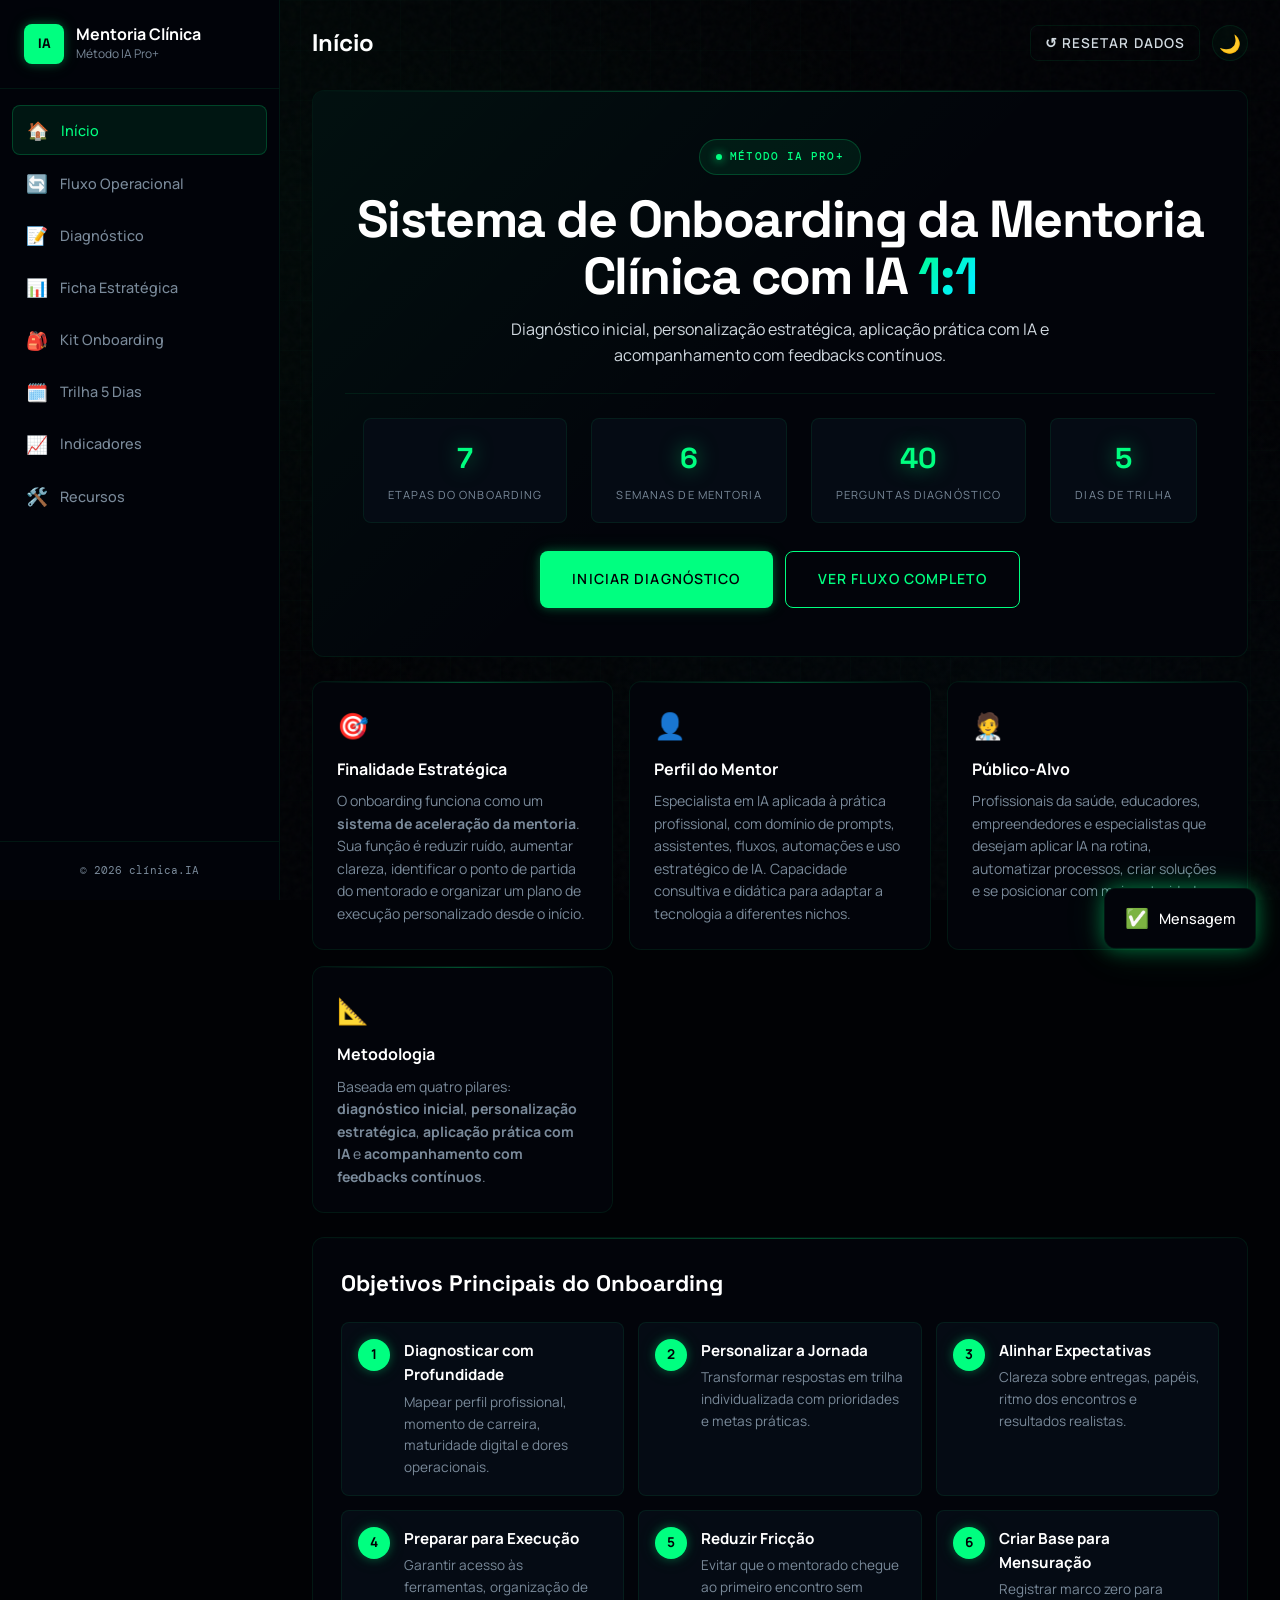
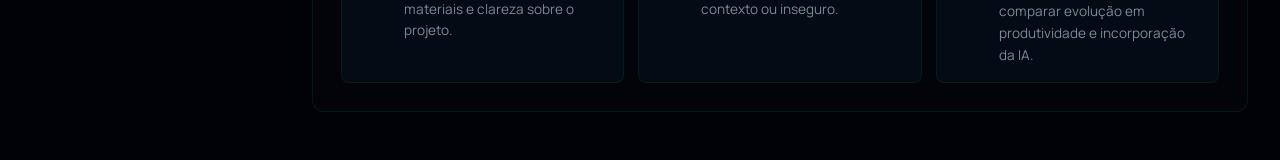
==== index.html @ df2c177f "Adiciona vercel.json para SPA routing" ====
<!DOCTYPE html>
<html lang="pt-BR">
<head>
    <meta charset="UTF-8">
    <meta name="viewport" content="width=device-width, initial-scale=1.0">
    <title>Mentoria Clínica com IA 1:1 | Método IA Pro+</title>
    <link rel="stylesheet" href="styles.css">
    <link rel="preconnect" href="https://fonts.googleapis.com">
    <link rel="preconnect" href="https://fonts.gstatic.com" crossorigin>
    <link href="https://fonts.googleapis.com/css2?family=Manrope:wght@300;400;500;600;700;800&family=Space+Grotesk:wght@300;400;500;600;700&family=DM+Mono:wght@400;500&display=swap" rel="stylesheet">
</head>
<body>
    <!-- Background Effects -->
    <div class="bg-grid"></div>
    <div class="noise-overlay"></div>

    <!-- Overlay para menu mobile -->
    <div class="overlay" id="overlay"></div>

    <!-- Sidebar / Navegação -->
    <nav class="sidebar" id="sidebar">
        <div class="sidebar-header">
            <div class="logo">
                <span class="logo-icon">IA</span>
                <div class="logo-text">
                    <h1>Mentoria Clínica</h1>
                    <p>Método IA Pro+</p>
                </div>
            </div>
            <button class="close-menu" id="closeMenu" aria-label="Fechar menu">
                <svg width="24" height="24" viewBox="0 0 24 24" fill="none" stroke="currentColor" stroke-width="2"><line x1="18" y1="6" x2="6" y2="18"></line><line x1="6" y1="6" x2="18" y2="18"></line></svg>
            </button>
        </div>
        <ul class="nav-links">
            <li><a href="#home" class="nav-link active" data-section="home"><span class="nav-icon">🏠</span> Início</a></li>
            <li><a href="#fluxo" class="nav-link" data-section="fluxo"><span class="nav-icon">🔄</span> Fluxo Operacional</a></li>
            <li><a href="#questionario" class="nav-link" data-section="questionario"><span class="nav-icon">📝</span> Diagnóstico</a></li>
            <li><a href="#ficha" class="nav-link" data-section="ficha"><span class="nav-icon">📊</span> Ficha Estratégica</a></li>
            <li><a href="#kit" class="nav-link" data-section="kit"><span class="nav-icon">🎒</span> Kit Onboarding</a></li>
            <li><a href="#trilha" class="nav-link" data-section="trilha"><span class="nav-icon">🗓️</span> Trilha 5 Dias</a></li>
            <li><a href="#indicadores" class="nav-link" data-section="indicadores"><span class="nav-icon">📈</span> Indicadores</a></li>
            <li><a href="#recursos" class="nav-link" data-section="recursos"><span class="nav-icon">🛠️</span> Recursos</a></li>
        </ul>
        <div class="sidebar-footer">
            <p>© 2026 clínica.IA</p>
        </div>
    </nav>

    <!-- Conteúdo Principal -->
    <main class="main-content">
        <!-- Header Mobile -->
        <header class="mobile-header">
            <button class="menu-toggle" id="menuToggle" aria-label="Abrir menu">
                <svg width="24" height="24" viewBox="0 0 24 24" fill="none" stroke="currentColor" stroke-width="2"><line x1="3" y1="12" x2="21" y2="12"></line><line x1="3" y1="6" x2="21" y2="6"></line><line x1="3" y1="18" x2="21" y2="18"></line></svg>
            </button>
            <div class="mobile-logo">
                <span class="logo-icon">IA</span>
                <span>Mentoria Clínica</span>
            </div>
            <div class="theme-toggle" id="themeToggle" aria-label="Alternar tema">
                <span class="theme-icon">🌙</span>
            </div>
        </header>

        <!-- Desktop Header -->
        <header class="desktop-header">
            <h2 id="pageTitle">Início</h2>
            <div class="header-actions">
                <button class="btn-outline" id="btnResetar">↺ Resetar Dados</button>
                <div class="theme-toggle" id="themeToggleDesktop" aria-label="Alternar tema">
                    <span class="theme-icon">🌙</span>
                </div>
            </div>
        </header>

        <!-- Seção: Home -->
        <section id="home" class="section active">
            <div class="hero">
                <div class="hero-badge">Método IA Pro+</div>
                <h1 class="hero-title">Sistema de Onboarding da Mentoria Clínica com IA <span class="highlight">1:1</span></h1>
                <p class="hero-subtitle">Diagnóstico inicial, personalização estratégica, aplicação prática com IA e acompanhamento com feedbacks contínuos.</p>
                <div class="hero-stats">
                    <div class="stat-card">
                        <span class="stat-number">7</span>
                        <span class="stat-label">Etapas do Onboarding</span>
                    </div>
                    <div class="stat-card">
                        <span class="stat-number">6</span>
                        <span class="stat-label">Semanas de Mentoria</span>
                    </div>
                    <div class="stat-card">
                        <span class="stat-number">40</span>
                        <span class="stat-label">Perguntas Diagnóstico</span>
                    </div>
                    <div class="stat-card">
                        <span class="stat-number">5</span>
                        <span class="stat-label">Dias de Trilha</span>
                    </div>
                </div>
                <div class="hero-actions">
                    <a href="#questionario" class="btn-primary btn-large nav-link-sec" data-section="questionario">Iniciar Diagnóstico</a>
                    <a href="#fluxo" class="btn-secondary btn-large nav-link-sec" data-section="fluxo">Ver Fluxo Completo</a>
                </div>
            </div>

            <div class="section-grid">
                <div class="info-card">
                    <div class="info-icon">🎯</div>
                    <h3>Finalidade Estratégica</h3>
                    <p>O onboarding funciona como um <strong>sistema de aceleração da mentoria</strong>. Sua função é reduzir ruído, aumentar clareza, identificar o ponto de partida do mentorado e organizar um plano de execução personalizado desde o início.</p>
                </div>
                <div class="info-card">
                    <div class="info-icon">👤</div>
                    <h3>Perfil do Mentor</h3>
                    <p>Especialista em IA aplicada à prática profissional, com domínio de prompts, assistentes, fluxos, automações e uso estratégico de IA. Capacidade consultiva e didática para adaptar a tecnologia a diferentes nichos.</p>
                </div>
                <div class="info-card">
                    <div class="info-icon">🧑‍⚕️</div>
                    <h3>Público-Alvo</h3>
                    <p>Profissionais da saúde, educadores, empreendedores e especialistas que desejam aplicar IA na rotina, automatizar processos, criar soluções e se posicionar com mais autoridade.</p>
                </div>
                <div class="info-card">
                    <div class="info-icon">📐</div>
                    <h3>Metodologia</h3>
                    <p>Baseada em quatro pilares: <strong>diagnóstico inicial</strong>, <strong>personalização estratégica</strong>, <strong>aplicação prática com IA</strong> e <strong>acompanhamento com feedbacks contínuos</strong>.</p>
                </div>
            </div>

            <div class="objectives-section">
                <h3 class="section-title">Objetivos Principais do Onboarding</h3>
                <div class="objectives-grid">
                    <div class="objective-item">
                        <span class="obj-number">1</span>
                        <div>
                            <h4>Diagnosticar com Profundidade</h4>
                            <p>Mapear perfil profissional, momento de carreira, maturidade digital e dores operacionais.</p>
                        </div>
                    </div>
                    <div class="objective-item">
                        <span class="obj-number">2</span>
                        <div>
                            <h4>Personalizar a Jornada</h4>
                            <p>Transformar respostas em trilha individualizada com prioridades e metas práticas.</p>
                        </div>
                    </div>
                    <div class="objective-item">
                        <span class="obj-number">3</span>
                        <div>
                            <h4>Alinhar Expectativas</h4>
                            <p>Clareza sobre entregas, papéis, ritmo dos encontros e resultados realistas.</p>
                        </div>
                    </div>
                    <div class="objective-item">
                        <span class="obj-number">4</span>
                        <div>
                            <h4>Preparar para Execução</h4>
                            <p>Garantir acesso às ferramentas, organização de materiais e clareza sobre o projeto.</p>
                        </div>
                    </div>
                    <div class="objective-item">
                        <span class="obj-number">5</span>
                        <div>
                            <h4>Reduzir Fricção</h4>
                            <p>Evitar que o mentorado chegue ao primeiro encontro sem contexto ou inseguro.</p>
                        </div>
                    </div>
                    <div class="objective-item">
                        <span class="obj-number">6</span>
                        <div>
                            <h4>Criar Base para Mensuração</h4>
                            <p>Registrar marco zero para comparar evolução em produtividade e incorporação da IA.</p>
                        </div>
                    </div>
                </div>
            </div>
        </section>

        <!-- Seção: Fluxo Operacional -->
        <section id="fluxo" class="section">
            <div class="section-header">
                <h2 class="section-title">Fluxo Operacional</h2>
                <p class="section-desc">7 etapas estruturadas para um onboarding eficiente e completo.</p>
            </div>

            <div class="progress-bar-container">
                <div class="progress-bar" id="fluxoProgress"></div>
            </div>

            <div class="fluxo-steps">
                <div class="step-card" data-step="1">
                    <div class="step-header">
                        <span class="step-number">1</span>
                        <div class="step-title-group">
                            <h3>Confirmação e Boas-vindas</h3>
                            <span class="step-time">⏱️ 1 dia</span>
                        </div>
                        <button class="step-toggle" aria-label="Expandir">▼</button>
                    </div>
                    <div class="step-content">
                        <div class="step-body">
                            <p><strong>Objetivo:</strong> Receber o mentorado, transmitir segurança, profissionalismo e organização.</p>
                            <div class="deliverables">
                                <h4>Entregáveis:</h4>
                                <ul class="checklist" data-checklist="step1">
                                    <li><label class="check-item"><input type="checkbox"><span>Mensagem oficial de boas-vindas</span></label></li>
                                    <li><label class="check-item"><input type="checkbox"><span>Apresentação breve da mentoria</span></label></li>
                                    <li><label class="check-item"><input type="checkbox"><span>Explicação do fluxo do onboarding</span></label></li>
                                    <li><label class="check-item"><input type="checkbox"><span>Link do questionário diagnóstico</span></label></li>
                                    <li><label class="check-item"><input type="checkbox"><span>Orientações sobre prazo de resposta</span></label></li>
                                </ul>
                            </div>
                            <div class="step-meta">
                                <span class="tag">Canal: WhatsApp + E-mail</span>
                            </div>
                        </div>
                    </div>
                </div>

                <div class="step-card" data-step="2">
                    <div class="step-header">
                        <span class="step-number">2</span>
                        <div class="step-title-group">
                            <h3>Questionário de Diagnóstico Inicial</h3>
                            <span class="step-time">⏱️ 20-40 min</span>
                        </div>
                        <button class="step-toggle" aria-label="Expandir">▼</button>
                    </div>
                    <div class="step-content">
                        <div class="step-body">
                            <p><strong>Objetivo:</strong> Captar contexto profissional, dores, objetivos, prontidão e potencial de aplicação.</p>
                            <div class="blocos-grid">
                                <div class="bloco-tag">A. Identificação</div>
                                <div class="bloco-tag">B. Momento Profissional</div>
                                <div class="bloco-tag">C. Relação com Tecnologia</div>
                                <div class="bloco-tag">D. Objetivos</div>
                                <div class="bloco-tag">E. Aplicações Desejadas</div>
                                <div class="bloco-tag">F. Posicionamento</div>
                                <div class="bloco-tag">G. Estrutura Atual</div>
                                <div class="bloco-tag">H. Expectativas</div>
                                <div class="bloco-tag">I. Materiais</div>
                            </div>
                            <div class="step-actions">
                                <a href="#questionario" class="btn-primary nav-link-sec" data-section="questionario">Acessar Questionário</a>
                            </div>
                        </div>
                    </div>
                </div>

                <div class="step-card" data-step="3">
                    <div class="step-header">
                        <span class="step-number">3</span>
                        <div class="step-title-group">
                            <h3>Análise Estratégica do Diagnóstico</h3>
                            <span class="step-time">⏱️ 30-60 min</span>
                        </div>
                        <button class="step-toggle" aria-label="Expandir">▼</button>
                    </div>
                    <div class="step-content">
                        <div class="step-body">
                            <p><strong>Objetivo:</strong> Converter respostas em inteligência acionável.</p>
                            <div class="deliverables">
                                <h4>Análise do Mentor:</h4>
                                <ul class="checklist" data-checklist="step3">
                                    <li><label class="check-item"><input type="checkbox"><span>Nível de maturidade em IA do mentorado</span></label></li>
                                    <li><label class="check-item"><input type="checkbox"><span>Grau de clareza do objetivo</span></label></li>
                                    <li><label class="check-item"><input type="checkbox"><span>Principais dores operacionais</span></label></li>
                                    <li><label class="check-item"><input type="checkbox"><span>Oportunidades de ganho rápido</span></label></li>
                                    <li><label class="check-item"><input type="checkbox"><span>Ferramentas prioritárias</span></label></li>
                                    <li><label class="check-item"><input type="checkbox"><span>Riscos de desalinhamento</span></label></li>
                                    <li><label class="check-item"><input type="checkbox"><span>Proposta de trilha personalizada</span></label></li>
                                </ul>
                            </div>
                            <div class="step-actions">
                                <a href="#ficha" class="btn-primary nav-link-sec" data-section="ficha">Montar Ficha Estratégica</a>
                            </div>
                        </div>
                    </div>
                </div>

                <div class="step-card" data-step="4">
                    <div class="step-header">
                        <span class="step-number">4</span>
                        <div class="step-title-group">
                            <h3>Reunião de Kickoff Estratégico</h3>
                            <span class="step-time">⏱️ 60-90 min</span>
                        </div>
                        <button class="step-toggle" aria-label="Expandir">▼</button>
                    </div>
                    <div class="step-content">
                        <div class="step-body">
                            <p><strong>Objetivo:</strong> Transformar o diagnóstico em direção.</p>
                            <div class="kickoff-structure">
                                <div class="kickoff-item"><span class="kickoff-num">1</span><span>Acolhimento e contextualização</span></div>
                                <div class="kickoff-item"><span class="kickoff-num">2</span><span>Validação do diagnóstico</span></div>
                                <div class="kickoff-item"><span class="kickoff-num">3</span><span>Priorização de objetivos</span></div>
                                <div class="kickoff-item"><span class="kickoff-num">4</span><span>Definição do foco central</span></div>
                                <div class="kickoff-item"><span class="kickoff-num">5</span><span>Definição de entregas desejadas</span></div>
                                <div class="kickoff-item"><span class="kickoff-num">6</span><span>Organização dos próximos passos</span></div>
                                <div class="kickoff-item"><span class="kickoff-num">7</span><span>Orientação sobre ferramentas e rotina</span></div>
                            </div>
                            <div class="result-box">
                                <h4>✅ Resultado Esperado</h4>
                                <p>O mentorado sai com <strong>clareza sobre o foco</strong>, entendimento da metodologia, <strong>metas definidas</strong>, tarefas iniciais e visão das ferramentas.</p>
                            </div>
                        </div>
                    </div>
                </div>

                <div class="step-card" data-step="5">
                    <div class="step-header">
                        <span class="step-number">5</span>
                        <div class="step-title-group">
                            <h3>Entrega do Kit de Onboarding</h3>
                            <span class="step-time">⏱️ Kit Completo</span>
                        </div>
                        <button class="step-toggle" aria-label="Expandir">▼</button>
                    </div>
                    <div class="step-content">
                        <div class="step-body">
                            <p><strong>Objetivo:</strong> Fornecer o "manual de entrada" da jornada.</p>
                            <div class="kit-grid">
                                <div class="kit-item">
                                    <span class="kit-icon">📄</span>
                                    <h5>Documento de Boas-vindas</h5>
                                    <p>Visão geral, propósito, estrutura dos 6 encontros e regras de comunicação.</p>
                                </div>
                                <div class="kit-item">
                                    <span class="kit-icon">📐</span>
                                    <h5>Guia IA Pro+</h5>
                                    <p>Diagnóstico, personalização, aplicação prática e acompanhamento contínuo.</p>
                                </div>
                                <div class="kit-item">
                                    <span class="kit-icon">🗺️</span>
                                    <h5>Mapa da Jornada</h5>
                                    <p>O que acontece em cada semana, objetivos por encontro e checkpoints.</p>
                                </div>
                                <div class="kit-item">
                                    <span class="kit-icon">⚖️</span>
                                    <h5>Documento de Expectativas</h5>
                                    <p>O que a mentoria entrega, o que não entrega e papéis de cada um.</p>
                                </div>
                                <div class="kit-item">
                                    <span class="kit-icon">🧰</span>
                                    <h5>Guia de Ferramentas</h5>
                                    <p>Plataformas, canais de suporte, documentos compartilhados e ferramentas de IA.</p>
                                </div>
                                <div class="kit-item">
                                    <span class="kit-icon">✅</span>
                                    <h5>Checklist Técnico</h5>
                                    <p>Contas, acessos, pastas, agenda e canal de comunicação ativo.</p>
                                </div>
                                <div class="kit-item">
                                    <span class="kit-icon">📊</span>
                                    <h5>Formulário de Linha de Base</h5>
                                    <p>Percepção inicial de produtividade, confiança e clareza estratégica.</p>
                                </div>
                            </div>
                            <div class="step-actions">
                                <a href="#kit" class="btn-primary nav-link-sec" data-section="kit">Ver Kit Completo</a>
                            </div>
                        </div>
                    </div>
                </div>

                <div class="step-card" data-step="6">
                    <div class="step-header">
                        <span class="step-number">6</span>
                        <div class="step-title-group">
                            <h3>Ativação Operacional</h3>
                            <span class="step-time">⏱️ 2-5 dias</span>
                        </div>
                        <button class="step-toggle" aria-label="Expandir">▼</button>
                    </div>
                    <div class="step-content">
                        <div class="step-body">
                            <p><strong>Objetivo:</strong> Garantir que o mentorado esteja pronto para executar.</p>
                            <div class="deliverables">
                                <h4>Atividades:</h4>
                                <ul class="checklist" data-checklist="step6">
                                    <li><label class="check-item"><input type="checkbox"><span>Confirmar agenda dos encontros</span></label></li>
                                    <li><label class="check-item"><input type="checkbox"><span>Testar acessos às plataformas</span></label></li>
                                    <li><label class="check-item"><input type="checkbox"><span>Organizar documentos-base</span></label></li>
                                    <li><label class="check-item"><input type="checkbox"><span>Criar pasta compartilhada do projeto</span></label></li>
                                    <li><label class="check-item"><input type="checkbox"><span>Definir canal oficial de suporte</span></label></li>
                                    <li><label class="check-item"><input type="checkbox"><span>Definir primeira tarefa prática</span></label></li>
                                    <li><label class="check-item"><input type="checkbox"><span>Registrar indicadores iniciais</span></label></li>
                                </ul>
                            </div>
                            <div class="first-tasks">
                                <h4>Exemplos de Primeira Tarefa:</h4>
                                <ul>
                                    <li>Listar tarefas repetitivas da rotina</li>
                                    <li>Trazer modelos de documentos</li>
                                    <li>Mapear fluxo de atendimento</li>
                                    <li>Reunir materiais de conteúdo</li>
                                    <li>Testar prompts iniciais</li>
                                    <li>Separar um processo real para otimização</li>
                                </ul>
                            </div>
                        </div>
                    </div>
                </div>

                <div class="step-card" data-step="7">
                    <div class="step-header">
                        <span class="step-number">7</span>
                        <div class="step-title-group">
                            <h3>Checkpoint Inicial de Adaptação</h3>
                            <span class="step-time">⏱️ 5-7 dias após kickoff</span>
                        </div>
                        <button class="step-toggle" aria-label="Expandir">▼</button>
                    </div>
                    <div class="step-content">
                        <div class="step-body">
                            <p><strong>Objetivo:</strong> Verificar adesão, remover travas e ajustar rota cedo.</p>
                            <div class="checkpoint-questions">
                                <div class="cp-q">❓ O processo inicial ficou claro?</div>
                                <div class="cp-q">❓ Você conseguiu acessar as ferramentas?</div>
                                <div class="cp-q">❓ A primeira tarefa fez sentido?</div>
                                <div class="cp-q">❓ Onde surgiram dúvidas?</div>
                                <div class="cp-q">❓ Está confortável com o ritmo?</div>
                                <div class="cp-q">❓ Precisamos ajustar o foco?</div>
                            </div>
                            <div class="step-meta">
                                <span class="tag">Formato: WhatsApp, formulário curto ou microchamada</span>
                            </div>
                        </div>
                    </div>
                </div>
            </div>
        </section>

        <!-- Seção: Questionário Diagnóstico -->
        <section id="questionario" class="section">
            <div class="section-header">
                <h2 class="section-title">Questionário de Diagnóstico Inicial</h2>
                <p class="section-desc">Espinha dorsal do onboarding. Respostas salvas automaticamente no navegador.</p>
            </div>

            <div class="wizard-progress">
                <div class="wizard-bar" id="wizardBar"></div>
                <span class="wizard-text" id="wizardText">Bloco A de 9</span>
            </div>

            <div class="wizard-nav">
                <button class="wizard-btn" id="prevBlock" disabled>← Anterior</button>
                <div class="wizard-dots" id="wizardDots"></div>
                <button class="wizard-btn" id="nextBlock">Próximo →</button>
            </div>

            <form id="diagnosticoForm" class="diagnostico-form">
                <!-- Bloco A: Identificação -->
                <div class="form-block active" data-block="A">
                    <div class="block-header">
                        <span class="block-letter">A</span>
                        <h3>Identificação e Contexto</h3>
                    </div>
                    <div class="form-grid">
                        <div class="field-group">
                            <label for="q1">1. Nome completo</label>
                            <input type="text" id="q1" name="q1" placeholder="Digite seu nome completo">
                        </div>
                        <div class="field-group">
                            <label for="q2">2. Profissão</label>
                            <input type="text" id="q2" name="q2" placeholder="Ex: Farmacêutico, Médico, Professor...">
                        </div>
                        <div class="field-group">
                            <label for="q3">3. Especialidade ou área principal</label>
                            <input type="text" id="q3" name="q3" placeholder="Ex: Farmácia Clínica, Cardiologia...">
                        </div>
                        <div class="field-group">
                            <label for="q4">4. Cidade/Estado/País</label>
                            <input type="text" id="q4" name="q4" placeholder="Ex: São Paulo, SP - Brasil">
                        </div>
                        <div class="field-group">
                            <label for="q5">5. Empresa, clínica ou instituição</label>
                            <input type="text" id="q5" name="q5" placeholder="Onde você atua atualmente">
                        </div>
                        <div class="field-group">
                            <label for="q6">6. Regime de trabalho</label>
                            <select id="q6" name="q6">
                                <option value="">Selecione...</option>
                                <option value="autonomo">Autônomo</option>
                                <option value="empregado">Empregado</option>
                                <option value="gestor">Gestor</option>
                                <option value="professor">Professor</option>
                                <option value="empreendedor">Empreendedor</option>
                            </select>
                        </div>
                        <div class="field-group full">
                            <label for="q7">7. Principal contexto hoje</label>
                            <select id="q7" name="q7">
                                <option value="">Selecione...</option>
                                <option value="assistencial">Assistencial</option>
                                <option value="educacional">Educacional</option>
                                <option value="gestao">Gestão</option>
                                <option value="comercial">Comercial</option>
                                <option value="consultoria">Consultoria</option>
                                <option value="conteudo">Conteúdo</option>
                                <option value="outro">Outro</option>
                            </select>
                        </div>
                    </div>
                </div>

                <!-- Bloco B: Momento Profissional -->
                <div class="form-block" data-block="B">
                    <div class="block-header">
                        <span class="block-letter">B</span>
                        <h3>Momento Profissional</h3>
                    </div>
                    <div class="form-grid">
                        <div class="field-group full">
                            <label for="q8">8. Em que fase da carreira você se encontra?</label>
                            <textarea id="q8" name="q8" rows="3" placeholder="Descreva sua fase atual..."></textarea>
                        </div>
                        <div class="field-group full">
                            <label for="q9">9. Principais desafios profissionais atualmente</label>
                            <textarea id="q9" name="q9" rows="3" placeholder="Liste seus principais desafios..."></textarea>
                        </div>
                        <div class="field-group full">
                            <label for="q10">10. O que mais consome seu tempo e energia?</label>
                            <textarea id="q10" name="q10" rows="3" placeholder="Descreva sua rotina..."></textarea>
                        </div>
                        <div class="field-group full">
                            <label for="q11">11. Onde sente que está perdendo produtividade?</label>
                            <textarea id="q11" name="q11" rows="3" placeholder="Identifique os gargalos..."></textarea>
                        </div>
                        <div class="field-group full">
                            <label for="q12">12. Existe demanda repetitiva que poderia ser automatizada?</label>
                            <textarea id="q12" name="q12" rows="3" placeholder="Descreva as tarefas repetitivas..."></textarea>
                        </div>
                    </div>
                </div>

                <!-- Bloco C: Tecnologia e IA -->
                <div class="form-block" data-block="C">
                    <div class="block-header">
                        <span class="block-letter">C</span>
                        <h3>Relação com Tecnologia e IA</h3>
                    </div>
                    <div class="form-grid">
                        <div class="field-group full">
                            <label for="q13">13. Nível de familiaridade com IA</label>
                            <div class="rating-scale" data-rating="q13">
                                <button type="button" data-value="1">1<br><small>Iniciante</small></button>
                                <button type="button" data-value="2">2</button>
                                <button type="button" data-value="3">3</button>
                                <button type="button" data-value="4">4</button>
                                <button type="button" data-value="5">5<br><small>Avançado</small></button>
                            </div>
                            <input type="hidden" id="q13" name="q13">
                        </div>
                        <div class="field-group full">
                            <label for="q14">14. Quais ferramentas já utilizou?</label>
                            <div class="checkbox-group">
                                <label><input type="checkbox" name="q14" value="chatgpt"> ChatGPT</label>
                                <label><input type="checkbox" name="q14" value="claude"> Claude</label>
                                <label><input type="checkbox" name="q14" value="gemini"> Gemini</label>
                                <label><input type="checkbox" name="q14" value="automacoes"> Automações</label>
                                <label><input type="checkbox" name="q14" value="assistentes"> Assistentes</label>
                                <label><input type="checkbox" name="q14" value="formularios"> Formulários</label>
                                <label><input type="checkbox" name="q14" value="agenda"> Agenda</label>
                                <label><input type="checkbox" name="q14" value="crm"> CRM</label>
                                <label><input type="checkbox" name="q14" value="outras"> Outras</label>
                            </div>
                        </div>
                        <div class="field-group full">
                            <label for="q15">15. Como tem usado IA até agora?</label>
                            <textarea id="q15" name="q15" rows="3" placeholder="Descreva seu uso atual..."></textarea>
                        </div>
                        <div class="field-group full">
                            <label for="q16">16. Quais dificuldades encontra ao usar IA?</label>
                            <textarea id="q16" name="q16" rows="3" placeholder="Liste suas dificuldades..."></textarea>
                        </div>
                        <div class="field-group full">
                            <label for="q17">17. O que mais te trava?</label>
                            <select id="q17" name="q17">
                                <option value="">Selecione...</option>
                                <option value="tecnica">Técnica</option>
                                <option value="clareza">Clareza</option>
                                <option value="inseguranca">Insegurança</option>
                                <option value="tempo">Falta de tempo</option>
                                <option value="direcao">Falta de direção</option>
                                <option value="outro">Outro</option>
                            </select>
                        </div>
                    </div>
                </div>

                <!-- Bloco D: Objetivos -->
                <div class="form-block" data-block="D">
                    <div class="block-header">
                        <span class="block-letter">D</span>
                        <h3>Objetivos com a Mentoria</h3>
                    </div>
                    <div class="form-grid">
                        <div class="field-group full">
                            <label for="q18">18. Por que decidiu entrar na mentoria agora?</label>
                            <textarea id="q18" name="q18" rows="3" placeholder="Motivação principal..."></textarea>
                        </div>
                        <div class="field-group full">
                            <label for="q19">19. O que espera conquistar ao final das 6 semanas?</label>
                            <textarea id="q19" name="q19" rows="3" placeholder="Resultados esperados..."></textarea>
                        </div>
                        <div class="field-group full">
                            <label for="q20">20. Qual seria um resultado excelente para você?</label>
                            <textarea id="q20" name="q20" rows="3" placeholder="Descreva o cenário ideal..."></textarea>
                        </div>
                        <div class="field-group full">
                            <label for="q21">21. Quais 3 metas são prioritárias?</label>
                            <textarea id="q21" name="q21" rows="3" placeholder="1. ... 2. ... 3. ..."></textarea>
                        </div>
                        <div class="field-group full">
                            <label for="q22">22. Existe algum projeto específico para desenvolver?</label>
                            <textarea id="q22" name="q22" rows="3" placeholder="Descreva o projeto..."></textarea>
                        </div>
                    </div>
                </div>

                <!-- Bloco E: Aplicações Desejadas -->
                <div class="form-block" data-block="E">
                    <div class="block-header">
                        <span class="block-letter">E</span>
                        <h3>Aplicações Desejadas</h3>
                    </div>
                    <div class="form-grid">
                        <div class="field-group full">
                            <label>23. Você quer usar IA para quê, prioritariamente? (Selecione todos)</label>
                            <div class="checkbox-grid">
                                <label><input type="checkbox" name="q23" value="atendimento"> 🩺 Atendimento</label>
                                <label><input type="checkbox" name="q23" value="documentacao"> 📝 Documentação</label>
                                <label><input type="checkbox" name="q23" value="marketing"> 📢 Marketing</label>
                                <label><input type="checkbox" name="q23" value="conteudo"> ✍️ Conteúdo</label>
                                <label><input type="checkbox" name="q23" value="estudo"> 📚 Estudo</label>
                                <label><input type="checkbox" name="q23" value="decisao"> 🧠 Tomada de Decisão</label>
                                <label><input type="checkbox" name="q23" value="gestao"> 📊 Gestão</label>
                                <label><input type="checkbox" name="q23" value="rotina"> 🗓️ Organização de Rotina</label>
                                <label><input type="checkbox" name="q23" value="produtos"> 🎁 Criação de Produtos</label>
                                <label><input type="checkbox" name="q23" value="assistentes"> 🤖 Assistentes Personalizados</label>
                                <label><input type="checkbox" name="q23" value="automacao"> ⚙️ Automação de Processos</label>
                            </div>
                        </div>
                        <div class="field-group full">
                            <label for="q24">24. Cite até 5 tarefas que gostaria de melhorar com IA</label>
                            <textarea id="q24" name="q24" rows="4" placeholder="1. ... 2. ... 3. ... 4. ... 5. ..."></textarea>
                        </div>
                        <div class="field-group full">
                            <label for="q25">25. Algum material ou processo que gostaria de transformar em sistema?</label>
                            <textarea id="q25" name="q25" rows="3" placeholder="Descreva o material ou processo..."></textarea>
                        </div>
                    </div>
                </div>

                <!-- Bloco F: Posicionamento -->
                <div class="form-block" data-block="F">
                    <div class="block-header">
                        <span class="block-letter">F</span>
                        <h3>Posicionamento e Negócio</h3>
                    </div>
                    <div class="form-grid">
                        <div class="field-group full">
                            <label for="q26">26. Quer usar IA para rotina ou também criar novos serviços/produtos?</label>
                            <select id="q26" name="q26">
                                <option value="">Selecione...</option>
                                <option value="rotina">Apenas melhorar a rotina</option>
                                <option value="ambos">Rotina e novos serviços/produtos</option>
                                <option value="negocio">Foco em novos serviços/produtos</option>
                            </select>
                        </div>
                        <div class="field-group full">
                            <label for="q27">27. Você já vende algum serviço, curso, mentoria ou produto digital?</label>
                            <textarea id="q27" name="q27" rows="3" placeholder="Descreva o que você já oferece..."></textarea>
                        </div>
                        <div class="field-group full">
                            <label for="q28">28. Deseja fortalecer seu posicionamento profissional com IA?</label>
                            <div class="toggle-group">
                                <label><input type="radio" name="q28" value="sim"> Sim</label>
                                <label><input type="radio" name="q28" value="nao"> Não</label>
                                <label><input type="radio" name="q28" value="talvez"> Talvez</label>
                            </div>
                        </div>
                        <div class="field-group full">
                            <label for="q29">29. Interesse em construir autoridade digital, assistente próprio ou solução escalável?</label>
                            <div class="toggle-group">
                                <label><input type="radio" name="q29" value="sim"> Sim, muito interesse</label>
                                <label><input type="radio" name="q29" value="medio"> Interesse moderado</label>
                                <label><input type="radio" name="q29" value="nao"> Não no momento</label>
                            </div>
                        </div>
                    </div>
                </div>

                <!-- Bloco G: Estrutura Atual -->
                <div class="form-block" data-block="G">
                    <div class="block-header">
                        <span class="block-letter">G</span>
                        <h3>Estrutura Atual</h3>
                    </div>
                    <div class="form-grid">
                        <div class="field-group full">
                            <label for="q30">30. Quais ferramentas usa no dia a dia?</label>
                            <textarea id="q30" name="q30" rows="3" placeholder="Liste suas ferramentas..."></textarea>
                        </div>
                        <div class="field-group full">
                            <label>31. Utiliza alguma das ferramentas abaixo?</label>
                            <div class="checkbox-group">
                                <label><input type="checkbox" name="q31" value="whatsapp"> WhatsApp Business</label>
                                <label><input type="checkbox" name="q31" value="agenda"> Agenda online</label>
                                <label><input type="checkbox" name="q31" value="email"> E-mail marketing</label>
                                <label><input type="checkbox" name="q31" value="crm"> CRM</label>
                                <label><input type="checkbox" name="q31" value="formularios"> Formulários</label>
                                <label><input type="checkbox" name="q31" value="automacoes"> Automações</label>
                                <label><input type="checkbox" name="q31" value="prontuario"> Prontuário</label>
                                <label><input type="checkbox" name="q31" value="nenhuma"> Nenhuma ainda</label>
                            </div>
                        </div>
                        <div class="field-group full">
                            <label for="q32">32. Tem equipe ou trabalha sozinho?</label>
                            <select id="q32" name="q32">
                                <option value="">Selecione...</option>
                                <option value="sozinho">Trabalho sozinho</option>
                                <option value="equipe_pequena">Equipe pequena (1-3 pessoas)</option>
                                <option value="equipe_media">Equipe média (4-10)</option>
                                <option value="equipe_grande">Equipe grande (10+)</option>
                            </select>
                        </div>
                        <div class="field-group full">
                            <label for="q33">33. Disponibilidade semanal real para a mentoria</label>
                            <select id="q33" name="q33">
                                <option value="">Selecione...</option>
                                <option value="ate2h">Até 2 horas</option>
                                <option value="2a5h">2 a 5 horas</option>
                                <option value="5a10h">5 a 10 horas</option>
                                <option value="mais10h">Mais de 10 horas</option>
                            </select>
                        </div>
                    </div>
                </div>

                <!-- Bloco H: Expectativas -->
                <div class="form-block" data-block="H">
                    <div class="block-header">
                        <span class="block-letter">H</span>
                        <h3>Expectativas e Compromisso</h3>
                    </div>
                    <div class="form-grid">
                        <div class="field-group full">
                            <label for="q34">34. O que depende de você para ter bons resultados?</label>
                            <textarea id="q34" name="q34" rows="3" placeholder="Sua responsabilidade no processo..."></textarea>
                        </div>
                        <div class="field-group full">
                            <label for="q35">35. O que espera do mentor?</label>
                            <textarea id="q35" name="q35" rows="3" placeholder="Expectativas sobre o papel do mentor..."></textarea>
                        </div>
                        <div class="field-group full">
                            <label for="q36">36. Qual formato de aprendizagem funciona melhor?</label>
                            <select id="q36" name="q36">
                                <option value="">Selecione...</option>
                                <option value="visual">Visual (vídeos, diagramas)</option>
                                <option value="auditivo">Auditivo (áudios, chamadas)</option>
                                <option value="leitura">Leitura/escrita (textos, notas)</option>
                                <option value="pratica">Prática (fazendo, testando)</option>
                                <option value="misto">Misto</option>
                            </select>
                        </div>
                        <div class="field-group full">
                            <label for="q37">37. Comprometimento com aplicação prática (0 a 10)</label>
                            <div class="rating-scale" data-rating="q37">
                                <button type="button" data-value="1">1</button>
                                <button type="button" data-value="2">2</button>
                                <button type="button" data-value="3">3</button>
                                <button type="button" data-value="4">4</button>
                                <button type="button" data-value="5">5</button>
                                <button type="button" data-value="6">6</button>
                                <button type="button" data-value="7">7</button>
                                <button type="button" data-value="8">8</button>
                                <button type="button" data-value="9">9</button>
                                <button type="button" data-value="10">10</button>
                            </div>
                            <input type="hidden" id="q37" name="q37">
                        </div>
                        <div class="field-group full">
                            <label for="q38">38. Alguma limitação importante?</label>
                            <textarea id="q38" name="q38" rows="3" placeholder="Horário, saúde, tecnologia, etc..."></textarea>
                        </div>
                    </div>
                </div>

                <!-- Bloco I: Materiais -->
                <div class="form-block" data-block="I">
                    <div class="block-header">
                        <span class="block-letter">I</span>
                        <h3>Materiais para Personalização</h3>
                    </div>
                    <div class="form-grid">
                        <div class="field-group full">
                            <label for="q39">39. Envie links, documentos, perfis, fluxos ou materiais que representem sua rotina</label>
                            <textarea id="q39" name="q39" rows="4" placeholder="Cole links ou descreva os materiais..."></textarea>
                        </div>
                        <div class="field-group full">
                            <label for="q40">40. Algo que você quer evitar ou não deseja como foco?</label>
                            <textarea id="q40" name="q40" rows="3" placeholder="Restrições ou exclusões..."></textarea>
                        </div>
                    </div>
                </div>
            </form>

            <div class="form-actions-bar">
                <button class="btn-secondary" id="btnSalvarRascunho">💾 Salvar Rascunho</button>
                <button class="btn-primary" id="btnFinalizarDiagnostico">✅ Finalizar Diagnóstico</button>
            </div>

            <div class="form-summary" id="formSummary" style="display:none;">
                <h3>📋 Resumo do Diagnóstico</h3>
                <div class="summary-grid" id="summaryContent"></div>
            </div>
        </section>

        <!-- Seção: Ficha Estratégica -->
        <section id="ficha" class="section">
            <div class="section-header">
                <h2 class="section-title">Ficha Estratégica do Mentorado</h2>
                <p class="section-desc">Ficha-resumo de onboarding para análise estratégica do mentor.</p>
            </div>

            <form id="fichaForm" class="ficha-form">
                <div class="ficha-grid">
                    <div class="ficha-section">
                        <h3>👤 Perfil do Mentorado</h3>
                        <div class="field-group">
                            <label>Nome</label>
                            <input type="text" id="f_nome" placeholder="Nome do mentorado">
                        </div>
                        <div class="field-group">
                            <label>Profissão/Nicho</label>
                            <input type="text" id="f_nicho" placeholder="Ex: Farmácia Clínica">
                        </div>
                        <div class="field-group">
                            <label>Maturidade em IA</label>
                            <select id="f_maturidade">
                                <option value="">Selecione...</option>
                                <option value="iniciante">Iniciante</option>
                                <option value="basico">Básico</option>
                                <option value="intermediario">Intermediário</option>
                                <option value="avancado">Avançado</option>
                            </select>
                        </div>
                        <div class="field-group">
                            <label>Clareza do Objetivo</label>
                            <select id="f_clareza">
                                <option value="">Selecione...</option>
                                <option value="baixa">Baixa</option>
                                <option value="media">Média</option>
                                <option value="alta">Alta</option>
                            </select>
                        </div>
                    </div>

                    <div class="ficha-section">
                        <h3>🎯 Objetivo Macro</h3>
                        <div class="field-group">
                            <label>Objetivo principal</label>
                            <textarea id="f_objetivo" rows="3" placeholder="Descreva o objetivo macro..."></textarea>
                        </div>
                        <div class="field-group">
                            <label>Dores operacionais principais</label>
                            <textarea id="f_dores" rows="3" placeholder="Liste as principais dores..."></textarea>
                        </div>
                        <div class="field-group">
                            <label>Oportunidades de ganho rápido</label>
                            <textarea id="f_oportunidades" rows="3" placeholder="Identifique quick wins..."></textarea>
                        </div>
                    </div>

                    <div class="ficha-section">
                        <h3>📅 Metas</h3>
                        <div class="field-group">
                            <label>Meta rápida de 7 dias</label>
                            <input type="text" id="f_meta7" placeholder="Primeira entrega rápida">
                        </div>
                        <div class="field-group">
                            <label>Meta de 30 dias</label>
                            <input type="text" id="f_meta30" placeholder="Meta do primeiro mês">
                        </div>
                        <div class="field-group">
                            <label>Meta de 6 semanas</label>
                            <input type="text" id="f_meta6" placeholder="Meta final da mentoria">
                        </div>
                    </div>

                    <div class="ficha-section">
                        <h3>🛠️ Aplicações e Recursos</h3>
                        <div class="field-group">
                            <label>Aplicações prioritárias de IA</label>
                            <textarea id="f_aplicacoes" rows="3" placeholder="Ex: atendimento, documentação, marketing..."></textarea>
                        </div>
                        <div class="field-group">
                            <label>Ferramentas prioritárias</label>
                            <textarea id="f_ferramentas" rows="3" placeholder="Ex: ChatGPT, Notion, Zapier..."></textarea>
                        </div>
                        <div class="field-group">
                            <label>Recursos necessários</label>
                            <textarea id="f_recursos" rows="3" placeholder="O que será necessário fornecer..."></textarea>
                        </div>
                    </div>

                    <div class="ficha-section full">
                        <h3>📋 Plano Preliminar dos Encontros</h3>
                        <div class="encontros-grid">
                            <div class="encontro-card">
                                <span class="enc-num">1º</span>
                                <input type="text" id="f_e1" placeholder="Foco do 1º encontro">
                            </div>
                            <div class="encontro-card">
                                <span class="enc-num">2º</span>
                                <input type="text" id="f_e2" placeholder="Foco do 2º encontro">
                            </div>
                            <div class="encontro-card">
                                <span class="enc-num">3º</span>
                                <input type="text" id="f_e3" placeholder="Foco do 3º encontro">
                            </div>
                            <div class="encontro-card">
                                <span class="enc-num">4º</span>
                                <input type="text" id="f_e4" placeholder="Foco do 4º encontro">
                            </div>
                            <div class="encontro-card">
                                <span class="enc-num">5º</span>
                                <input type="text" id="f_e5" placeholder="Foco do 5º encontro">
                            </div>
                            <div class="encontro-card">
                                <span class="enc-num">6º</span>
                                <input type="text" id="f_e6" placeholder="Foco do 6º encontro">
                            </div>
                        </div>
                    </div>

                    <div class="ficha-section full">
                        <h3>⚠️ Riscos e Observações</h3>
                        <div class="field-group">
                            <label>Riscos de desalinhamento</label>
                            <textarea id="f_riscos" rows="3" placeholder="Identifique possíveis riscos..."></textarea>
                        </div>
                        <div class="field-group">
                            <label>Observações do mentor</label>
                            <textarea id="f_obs" rows="3" placeholder="Notas adicionais..."></textarea>
                        </div>
                    </div>
                </div>

                <div class="form-actions-bar">
                    <button type="button" class="btn-secondary" id="btnExportarFicha">📥 Exportar PDF</button>
                    <button type="button" class="btn-primary" id="btnSalvarFicha">💾 Salvar Ficha</button>
                </div>
            </form>
        </section>

        <!-- Seção: Kit Onboarding -->
        <section id="kit" class="section">
            <div class="section-header">
                <h2 class="section-title">Kit de Onboarding</h2>
                <p class="section-desc">"Manual de entrada" da jornada — materiais e checklists para garantir uma entrada estruturada.</p>
            </div>

            <div class="kit-tabs">
                <button class="kit-tab active" data-tab="boasvindas">Boas-vindas</button>
                <button class="kit-tab" data-tab="metodologia">Metodologia</button>
                <button class="kit-tab" data-tab="mapa">Mapa da Jornada</button>
                <button class="kit-tab" data-tab="expectativas">Expectativas</button>
                <button class="kit-tab" data-tab="ferramentas">Ferramentas</button>
                <button class="kit-tab" data-tab="checklist">Checklist</button>
                <button class="kit-tab" data-tab="baseline">Linha de Base</button>
            </div>

            <div class="kit-content">
                <div class="kit-panel active" id="panel-boasvindas">
                    <div class="kit-document">
                        <h3>📄 Documento de Boas-vindas</h3>
                        <div class="doc-content">
                            <h4>Bem-vindo à Mentoria Clínica com IA 1:1</h4>
                            <p>Parabéns pela decisão de investir na transformação da sua prática profissional com inteligência artificial. Você está prestes a iniciar uma jornada estruturada de 6 semanas que vai reorganizar sua relação com a tecnologia e potencializar seus resultados.</p>
                            <h5>Propósito do Programa</h5>
                            <p>A mentoria foi desenhada para profissionais que desejam ir além do uso básico de IA. Nosso objetivo é transformar a inteligência artificial em uma extensão natural da sua prática profissional, com ética, produtividade e resultados mensuráveis.</p>
                            <h5>Estrutura dos 6 Encontros</h5>
                            <ul>
                                <li>Encontros online de até 90 minutos</li>
                                <li>Suporte contínuo via WhatsApp</li>
                                <li>Materiais complementares personalizados</li>
                                <li>Entregáveis práticos a cada sessão</li>
                            </ul>
                            <h5>Regras de Comunicação</h5>
                            <ul>
                                <li>Canal principal: WhatsApp para dúvidas rápidas</li>
                                <li>Prazo de resposta: até 24h úteis</li>
                                <li>Agendamento: com antecedência mínima de 48h</li>
                                <li>Material para análise: enviar com 24h de antecedência</li>
                            </ul>
                        </div>
                    </div>
                </div>

                <div class="kit-panel" id="panel-metodologia">
                    <div class="kit-document">
                        <h3>📐 Guia da Metodologia IA Pro+</h3>
                        <div class="doc-content">
                            <p>A metodologia <strong>IA Pro+</strong> é composta por quatro pilares interdependentes:</p>
                            <div class="pilares-grid">
                                <div class="pilar-card">
                                    <span class="pilar-num">1</span>
                                    <h5>Diagnóstico Inicial</h5>
                                    <p>Mapeamento profundo do perfil, dores, objetivos e maturidade digital do mentorado.</p>
                                </div>
                                <div class="pilar-card">
                                    <span class="pilar-num">2</span>
                                    <h5>Personalização Estratégica</h5>
                                    <p>Construção de uma trilha única com base no diagnóstico, definindo prioridades e ferramentas.</p>
                                </div>
                                <div class="pilar-card">
                                    <span class="pilar-num">3</span>
                                    <h5>Aplicação Prática com IA</h5>
                                    <p>Execução de tarefas reais, criação de prompts, assistentes, fluxos e automações.</p>
                                </div>
                                <div class="pilar-card">
                                    <span class="pilar-num">4</span>
                                    <h5>Acompanhamento Contínuo</h5>
                                    <p>Feedbacks entre encontros, ajustes de rota e refinamento das soluções implementadas.</p>
                                </div>
                            </div>
                        </div>
                    </div>
                </div>

                <div class="kit-panel" id="panel-mapa">
                    <div class="kit-document">
                        <h3>🗺️ Mapa da Jornada — 6 Semanas</h3>
                        <div class="doc-content">
                            <div class="jornada-timeline">
                                <div class="jornada-item">
                                    <span class="jornada-semana">Semana 1</span>
                                    <div class="jornada-box">
                                        <h5>Diagnóstico e Alinhamento</h5>
                                        <p>Kickoff, validação do diagnóstico, definição do foco central e primeiras ferramentas.</p>
                                    </div>
                                </div>
                                <div class="jornada-item">
                                    <span class="jornada-semana">Semana 2</span>
                                    <div class="jornada-box">
                                        <h5>Fundamentos e Primeiros Fluxos</h5>
                                        <p>Estruturação de prompts, organização de rotina e primeiros testes de aplicação.</p>
                                    </div>
                                </div>
                                <div class="jornada-item">
                                    <span class="jornada-semana">Semana 3</span>
                                    <div class="jornada-box">
                                        <h5>Automação e Assistentes</h5>
                                        <p>Criação de assistentes personalizados, automações de tarefas repetitivas.</p>
                                    </div>
                                </div>
                                <div class="jornada-item">
                                    <span class="jornada-semana">Semana 4</span>
                                    <div class="jornada-box">
                                        <h5>Aplicação no Nicho</h5>
                                        <p>Adaptação das soluções para o contexto profissional específico do mentorado.</p>
                                    </div>
                                </div>
                                <div class="jornada-item">
                                    <span class="jornada-semana">Semana 5</span>
                                    <div class="jornada-box">
                                        <h5>Produtos e Posicionamento</h5>
                                        <p>Estruturação de materiais, conteúdos ou serviços apoiados por IA.</p>
                                    </div>
                                </div>
                                <div class="jornada-item">
                                    <span class="jornada-semana">Semana 6</span>
                                    <div class="jornada-box">
                                        <h5>Consolidação e Próximos Passos</h5>
                                        <p>Revisão de entregáveis, mensuração de resultados e planejamento de continuidade.</p>
                                    </div>
                                </div>
                            </div>
                        </div>
                    </div>
                </div>

                <div class="kit-panel" id="panel-expectativas">
                    <div class="kit-document">
                        <h3>⚖️ Documento de Expectativas</h3>
                        <div class="doc-content">
                            <div class="expectations-grid">
                                <div class="expect-card entrega">
                                    <h5>✅ O que a mentoria entrega</h5>
                                    <ul>
                                        <li>6 encontros individuais de até 90 minutos</li>
                                        <li>Suporte via WhatsApp entre sessões</li>
                                        <li>Materiais personalizados por nicho</li>
                                        <li>Orientação prática e aplicada</li>
                                        <li>Feedback contínuo sobre entregáveis</li>
                                        <li>Estruturação de fluxos e prompts</li>
                                    </ul>
                                </div>
                                <div class="expect-card nao-entrega">
                                    <h5>❌ O que a mentoria não entrega</h5>
                                    <ul>
                                        <li>Desenvolvimento técnico de software</li>
                                        <li>Resultados sem execução prática</li>
                                        <li>Substituição de consultoria jurídica ou contábil</li>
                                        <li>Garantia de retorno financeiro imediato</li>
                                        <li>Acesso pago a ferramentas de terceiros</li>
                                    </ul>
                                </div>
                                <div class="expect-card papel-mentor">
                                    <h5>👨‍🏫 Papel do Mentor</h5>
                                    <ul>
                                        <li>Conduzir a transformação com foco prático</li>
                                        <li>Adaptar tecnologia ao nicho do mentorado</li>
                                        <li>Fornecer direcionamento estratégico</li>
                                        <li>Revisar e refinar entregáveis</li>
                                        <li>Manter o ritmo e a adesão</li>
                                    </ul>
                                </div>
                                <div class="expect-card papel-mentorado">
                                    <h5>🙋 Papel do Mentorado</h5>
                                    <ul>
                                        <li>Comparecer aos encontros preparado</li>
                                        <li>Executar as tarefas práticas propostas</li>
                                        <li>Trazer dúvidas e bloqueios reais</li>
                                        <li>Manter comunicação ativa</li>
                                        <li>Aplicar o aprendizado entre sessões</li>
                                    </ul>
                                </div>
                            </div>
                        </div>
                    </div>
                </div>

                <div class="kit-panel" id="panel-ferramentas">
                    <div class="kit-document">
                        <h3>🧰 Guia de Ferramentas</h3>
                        <div class="doc-content">
                            <div class="tools-grid">
                                <div class="tool-card">
                                    <span class="tool-icon">📹</span>
                                    <h5>Reuniões</h5>
                                    <p>Google Meet ou Zoom</p>
                                    <span class="tool-tag">Obrigatório</span>
                                </div>
                                <div class="tool-card">
                                    <span class="tool-icon">💬</span>
                                    <h5>Suporte</h5>
                                    <p>WhatsApp</p>
                                    <span class="tool-tag">Obrigatório</span>
                                </div>
                                <div class="tool-card">
                                    <span class="tool-icon">📁</span>
                                    <h5>Documentos</h5>
                                    <p>Google Drive ou Notion</p>
                                    <span class="tool-tag">Obrigatório</span>
                                </div>
                                <div class="tool-card">
                                    <span class="tool-icon">🤖</span>
                                    <h5>IA Principal</h5>
                                    <p>ChatGPT (Plus recomendado)</p>
                                    <span class="tool-tag">Obrigatório</span>
                                </div>
                                <div class="tool-card">
                                    <span class="tool-icon">📅</span>
                                    <h5>Agenda</h5>
                                    <p>Google Calendar</p>
                                    <span class="tool-tag">Obrigatório</span>
                                </div>
                                <div class="tool-card">
                                    <span class="tool-icon">📋</span>
                                    <h5>Diagnóstico</h5>
                                    <p>Google Forms, Tally ou Typeform</p>
                                    <span class="tool-tag">Recomendado</span>
                                </div>
                                <div class="tool-card">
                                    <span class="tool-icon">📊</span>
                                    <h5>Acompanhamento</h5>
                                    <p>Planilha, Notion ou CRM simples</p>
                                    <span class="tool-tag">Recomendado</span>
                                </div>
                                <div class="tool-card">
                                    <span class="tool-icon">⚡</span>
                                    <h5>Automações</h5>
                                    <p>Zapier, Make ou n8n</p>
                                    <span class="tool-tag">Recomendado</span>
                                </div>
                            </div>
                        </div>
                    </div>
                </div>

                <div class="kit-panel" id="panel-checklist">
                    <div class="kit-document">
                        <h3>✅ Checklist Técnico</h3>
                        <div class="doc-content">
                            <div class="checklist-big" data-checklist="tecnico">
                                <label class="check-item-big"><input type="checkbox"><span>Conta ativa no ChatGPT (preferencialmente Plus)</span></label>
                                <label class="check-item-big"><input type="checkbox"><span>Conta Google ativa (Gmail, Drive, Calendar)</span></label>
                                <label class="check-item-big"><input type="checkbox"><span>WhatsApp disponível para suporte</span></label>
                                <label class="check-item-big"><input type="checkbox"><span>Pasta criada para organizar materiais da mentoria</span></label>
                                <label class="check-item-big"><input type="checkbox"><span>Agenda dos 6 encontros confirmada</span></label>
                                <label class="check-item-big"><input type="checkbox"><span>Teste de áudio e vídeo realizado</span></label>
                                <label class="check-item-big"><input type="checkbox"><span>Diagnóstico preenchido e enviado</span></label>
                                <label class="check-item-big"><input type="checkbox"><span>Materiais de base organizados e disponíveis</span></label>
                                <label class="check-item-big"><input type="checkbox"><span>Primeira tarefa prática definida</span></label>
                                <label class="check-item-big"><input type="checkbox"><span>Canal de comunicação oficial confirmado</span></label>
                            </div>
                        </div>
                    </div>
                </div>

                <div class="kit-panel" id="panel-baseline">
                    <div class="kit-document">
                        <h3>📊 Formulário de Linha de Base</h3>
                        <div class="doc-content">
                            <p class="baseline-intro">Registre o marco zero do mentorado para mensurar evolução ao final da mentoria.</p>
                            <div class="baseline-form">
                                <div class="baseline-item">
                                    <label>Produtividade atual (0-10)</label>
                                    <div class="rating-scale" data-rating="b1">
                                        <button type="button" data-value="1">1</button>
                                        <button type="button" data-value="2">2</button>
                                        <button type="button" data-value="3">3</button>
                                        <button type="button" data-value="4">4</button>
                                        <button type="button" data-value="5">5</button>
                                        <button type="button" data-value="6">6</button>
                                        <button type="button" data-value="7">7</button>
                                        <button type="button" data-value="8">8</button>
                                        <button type="button" data-value="9">9</button>
                                        <button type="button" data-value="10">10</button>
                                    </div>
                                    <input type="hidden" id="b1">
                                </div>
                                <div class="baseline-item">
                                    <label>Confiança no uso de IA (0-10)</label>
                                    <div class="rating-scale" data-rating="b2">
                                        <button type="button" data-value="1">1</button>
                                        <button type="button" data-value="2">2</button>
                                        <button type="button" data-value="3">3</button>
                                        <button type="button" data-value="4">4</button>
                                        <button type="button" data-value="5">5</button>
                                        <button type="button" data-value="6">6</button>
                                        <button type="button" data-value="7">7</button>
                                        <button type="button" data-value="8">8</button>
                                        <button type="button" data-value="9">9</button>
                                        <button type="button" data-value="10">10</button>
                                    </div>
                                    <input type="hidden" id="b2">
                                </div>
                                <div class="baseline-item">
                                    <label>Clareza estratégica (0-10)</label>
                                    <div class="rating-scale" data-rating="b3">
                                        <button type="button" data-value="1">1</button>
                                        <button type="button" data-value="2">2</button>
                                        <button type="button" data-value="3">3</button>
                                        <button type="button" data-value="4">4</button>
                                        <button type="button" data-value="5">5</button>
                                        <button type="button" data-value="6">6</button>
                                        <button type="button" data-value="7">7</button>
                                        <button type="button" data-value="8">8</button>
                                        <button type="button" data-value="9">9</button>
                                        <button type="button" data-value="10">10</button>
                                    </div>
                                    <input type="hidden" id="b3">
                                </div>
                                <div class="baseline-item">
                                    <label>Processos existentes documentados (0-10)</label>
                                    <div class="rating-scale" data-rating="b4">
                                        <button type="button" data-value="1">1</button>
                                        <button type="button" data-value="2">2</button>
                                        <button type="button" data-value="3">3</button>
                                        <button type="button" data-value="4">4</button>
                                        <button type="button" data-value="5">5</button>
                                        <button type="button" data-value="6">6</button>
                                        <button type="button" data-value="7">7</button>
                                        <button type="button" data-value="8">8</button>
                                        <button type="button" data-value="9">9</button>
                                        <button type="button" data-value="10">10</button>
                                    </div>
                                    <input type="hidden" id="b4">
                                </div>
                                <div class="baseline-item">
                                    <label>Tempo gasto em tarefas-chave (horas/semana)</label>
                                    <input type="number" id="b5" placeholder="Ex: 15" min="0" max="168">
                                </div>
                            </div>
                        </div>
                    </div>
                </div>
            </div>
        </section>

        <!-- Seção: Trilha 5 Dias -->
        <section id="trilha" class="section">
            <div class="section-header">
                <h2 class="section-title">Trilha de Onboarding em 5 Dias</h2>
                <p class="section-desc">Modelo compacto e eficiente para acelerar a entrada do mentorado.</p>
            </div>

            <div class="trilha-timeline">
                <div class="trilha-day" data-day="1">
                    <div class="day-marker">
                        <span class="day-num">Dia 1</span>
                        <span class="day-badge">Início</span>
                    </div>
                    <div class="day-content">
                        <h4>Boas-vindas + Envio do Formulário</h4>
                        <div class="day-checklist" data-checklist="dia1">
                            <label class="check-item"><input type="checkbox"><span>Enviar mensagem oficial de boas-vindas</span></label>
                            <label class="check-item"><input type="checkbox"><span>Apresentar brevemente a estrutura da mentoria</span></label>
                            <label class="check-item"><input type="checkbox"><span>Enviar link do questionário diagnóstico</span></label>
                            <label class="check-item"><input type="checkbox"><span>Informar prazo de resposta (24-48h)</span></label>
                            <label class="check-item"><input type="checkbox"><span>Confirmar canal de comunicação principal</span></label>
                        </div>
                        <div class="day-meta">⏱️ Tempo estimado: 10 min | Canal: WhatsApp + E-mail</div>
                    </div>
                </div>

                <div class="trilha-day" data-day="2">
                    <div class="day-marker">
                        <span class="day-num">Dia 2</span>
                        <span class="day-badge">Diagnóstico</span>
                    </div>
                    <div class="day-content">
                        <h4>Mentorado Preenche Diagnóstico</h4>
                        <div class="day-checklist" data-checklist="dia2">
                            <label class="check-item"><input type="checkbox"><span>Preencher todos os blocos do questionário (A-I)</span></label>
                            <label class="check-item"><input type="checkbox"><span>Anexar materiais, links e documentos relevantes</span></label>
                            <label class="check-item"><input type="checkbox"><span>Revisar respostas antes de enviar</span></label>
                            <label class="check-item"><input type="checkbox"><span>Enviar confirmação de envio ao mentor</span></label>
                        </div>
                        <div class="day-meta">⏱️ Tempo estimado: 20-40 min | Ação: Mentorado</div>
                    </div>
                </div>

                <div class="trilha-day" data-day="3">
                    <div class="day-marker">
                        <span class="day-num">Dia 3</span>
                        <span class="day-badge">Análise</span>
                    </div>
                    <div class="day-content">
                        <h4>Análise do Material + Plano Preliminar</h4>
                        <div class="day-checklist" data-checklist="dia3">
                            <label class="check-item"><input type="checkbox"><span>Ler e analisar todas as respostas do diagnóstico</span></label>
                            <label class="check-item"><input type="checkbox"><span>Montar ficha estratégica do mentorado</span></label>
                            <label class="check-item"><input type="checkbox"><span>Identificar oportunidades de quick win</span></label>
                            <label class="check-item"><input type="checkbox"><span>Definir linha mestra da mentoria</span></label>
                            <label class="check-item"><input type="checkbox"><span>Preparar proposta de trilha personalizada</span></label>
                        </div>
                        <div class="day-meta">⏱️ Tempo estimado: 30-60 min | Ação: Mentor</div>
                    </div>
                </div>

                <div class="trilha-day" data-day="4">
                    <div class="day-marker">
                        <span class="day-num">Dia 4</span>
                        <span class="day-badge">Kickoff</span>
                    </div>
                    <div class="day-content">
                        <h4>Reunião de Kickoff Estratégico</h4>
                        <div class="day-checklist" data-checklist="dia4">
                            <label class="check-item"><input type="checkbox"><span>Acolhimento e contextualização (10 min)</span></label>
                            <label class="check-item"><input type="checkbox"><span>Validação do diagnóstico (15 min)</span></label>
                            <label class="check-item"><input type="checkbox"><span>Priorização de objetivos (15 min)</span></label>
                            <label class="check-item"><input type="checkbox"><span>Definição do foco central (20 min)</span></label>
                            <label class="check-item"><input type="checkbox"><span>Definição de entregas desejadas (15 min)</span></label>
                            <label class="check-item"><input type="checkbox"><span>Organização dos próximos passos (10 min)</span></label>
                            <label class="check-item"><input type="checkbox"><span>Orientação sobre ferramentas e rotina (5 min)</span></label>
                        </div>
                        <div class="day-meta">⏱️ Tempo estimado: 60-90 min | Formato: Videoconferência</div>
                    </div>
                </div>

                <div class="trilha-day" data-day="5">
                    <div class="day-marker">
                        <span class="day-num">Dia 5</span>
                        <span class="day-badge">Ativação</span>
                    </div>
                    <div class="day-content">
                        <h4>Envio do Resumo, Checklist e Primeira Tarefa</h4>
                        <div class="day-checklist" data-checklist="dia5">
                            <label class="check-item"><input type="checkbox"><span>Enviar resumo do kickoff por escrito</span></label>
                            <label class="check-item"><input type="checkbox"><span>Disponibilizar checklist técnico</span></label>
                            <label class="check-item"><span class="check-item"><input type="checkbox"><span>Definir primeira tarefa prática</span></label>
                            <label class="check-item"><input type="checkbox"><span>Compartilhar links e acessos necessários</span></label>
                            <label class="check-item"><input type="checkbox"><span>Agendar checkpoint para 5-7 dias</span></label>
                        </div>
                        <div class="day-meta">⏱️ Tempo estimado: 15 min | Canal: WhatsApp + E-mail</div>
                    </div>
                </div>
            </div>
        </section>

        <!-- Seção: Indicadores -->
        <section id="indicadores" class="section">
            <div class="section-header">
                <h2 class="section-title">Indicadores e Avaliação</h2>
                <p class="section-desc">Monitoramento do onboarding como processo de experiência e performance.</p>
            </div>

            <div class="indicadores-tabs">
                <button class="ind-tab active" data-ind="experiencia">Experiência</button>
                <button class="ind-tab" data-ind="eficacia">Eficácia</button>
                <button class="ind-tab" data-ind="qualitativos">Qualitativos</button>
            </div>

            <div class="ind-panels">
                <div class="ind-panel active" id="ind-experiencia">
                    <h3>Feedback de Experiência</h3>
                    <p class="ind-subtitle">Coletar em 3 momentos: após onboarding, após kickoff e após primeira semana.</p>
                    <div class="feedback-form">
                        <div class="field-group">
                            <label>O processo inicial foi claro?</label>
                            <div class="rating-scale" data-rating="fe1">
                                <button type="button" data-value="1">1</button>
                                <button type="button" data-value="2">2</button>
                                <button type="button" data-value="3">3</button>
                                <button type="button" data-value="4">4</button>
                                <button type="button" data-value="5">5</button>
                            </div>
                            <input type="hidden" id="fe1">
                        </div>
                        <div class="field-group">
                            <label>Você se sentiu compreendido em suas necessidades?</label>
                            <div class="rating-scale" data-rating="fe2">
                                <button type="button" data-value="1">1</button>
                                <button type="button" data-value="2">2</button>
                                <button type="button" data-value="3">3</button>
                                <button type="button" data-value="4">4</button>
                                <button type="button" data-value="5">5</button>
                            </div>
                            <input type="hidden" id="fe2">
                        </div>
                        <div class="field-group">
                            <label>O diagnóstico ajudou a organizar suas ideias?</label>
                            <div class="rating-scale" data-rating="fe3">
                                <button type="button" data-value="1">1</button>
                                <button type="button" data-value="2">2</button>
                                <button type="button" data-value="3">3</button>
                                <button type="button" data-value="4">4</button>
                                <button type="button" data-value="5">5</button>
                            </div>
                            <input type="hidden" id="fe3">
                        </div>
                        <div class="field-group">
                            <label>O kickoff trouxe clareza sobre a direção?</label>
                            <div class="rating-scale" data-rating="fe4">
                                <button type="button" data-value="1">1</button>
                                <button type="button" data-value="2">2</button>
                                <button type="button" data-value="3">3</button>
                                <button type="button" data-value="4">4</button>
                                <button type="button" data-value="5">5</button>
                            </div>
                            <input type="hidden" id="fe4">
                        </div>
                        <div class="field-group full">
                            <label>O que poderia ser melhorado?</label>
                            <textarea id="fe5" rows="3" placeholder="Sugestões de melhoria..."></textarea>
                        </div>
                    </div>
                </div>

                <div class="ind-panel" id="ind-eficacia">
                    <h3>Indicadores de Eficácia</h3>
                    <div class="kpi-grid">
                        <div class="kpi-card">
                            <div class="kpi-icon">📝</div>
                            <div class="kpi-info">
                                <h5>Taxa de Preenchimento</h5>
                                <p>% de mentorados que completam o questionário</p>
                                <div class="kpi-target">Meta: ≥ 95%</div>
                            </div>
                            <div class="kpi-input">
                                <input type="number" id="kpi1" placeholder="0" min="0" max="100">
                                <span>%</span>
                            </div>
                        </div>
                        <div class="kpi-card">
                            <div class="kpi-icon">⏱️</div>
                            <div class="kpi-info">
                                <h5>Tempo Médio</h5>
                                <p>Tempo médio para conclusão do onboarding</p>
                                <div class="kpi-target">Meta: ≤ 5 dias</div>
                            </div>
                            <div class="kpi-input">
                                <input type="number" id="kpi2" placeholder="0" min="0" max="30">
                                <span>dias</span>
                            </div>
                        </div>
                        <div class="kpi-card">
                            <div class="kpi-icon">🎥</div>
                            <div class="kpi-info">
                                <h5>Presença no Kickoff</h5>
                                <p>% de presença na reunião de kickoff</p>
                                <div class="kpi-target">Meta: ≥ 95%</div>
                            </div>
                            <div class="kpi-input">
                                <input type="number" id="kpi3" placeholder="0" min="0" max="100">
                                <span>%</span>
                            </div>
                        </div>
                        <div class="kpi-card">
                            <div class="kpi-icon">✅</div>
                            <div class="kpi-info">
                                <h5>Início com Tarefa</h5>
                                <p>% que iniciam com tarefa prática definida</p>
                                <div class="kpi-target">Meta: 100%</div>
                            </div>
                            <div class="kpi-input">
                                <input type="number" id="kpi4" placeholder="0" min="0" max="100">
                                <span>%</span>
                            </div>
                        </div>
                        <div class="kpi-card">
                            <div class="kpi-icon">💡</div>
                            <div class="kpi-info">
                                <h5>Clareza Autorreferida</h5>
                                <p>Média de clareza reportada após kickoff</p>
                                <div class="kpi-target">Meta: ≥ 8/10</div>
                            </div>
                            <div class="kpi-input">
                                <input type="number" id="kpi5" placeholder="0" min="0" max="10">
                                <span>/10</span>
                            </div>
                        </div>
                        <div class="kpi-card">
                            <div class="kpi-icon">🤖</div>
                            <div class="kpi-info">
                                <h5>Confiança Inicial</h5>
                                <p>Nível de confiança no uso de IA</p>
                                <div class="kpi-target">Meta: comparar evolução</div>
                            </div>
                            <div class="kpi-input">
                                <input type="number" id="kpi6" placeholder="0" min="0" max="10">
                                <span>/10</span>
                            </div>
                        </div>
                    </div>
                </div>

                <div class="ind-panel" id="ind-qualitativos">
                    <h3>Indicadores Qualitativos</h3>
                    <div class="qualitative-list">
                        <div class="qual-item">
                            <span class="qual-icon">📝</span>
                            <div>
                                <h5>Qualidade das Respostas do Diagnóstico</h5>
                                <p>O mentorado fornece respostas detalhadas, contextualizadas e com exemplos concretos?</p>
                                <div class="rating-scale small" data-rating="iq1">
                                    <button type="button" data-value="1">1</button>
                                    <button type="button" data-value="2">2</button>
                                    <button type="button" data-value="3">3</button>
                                    <button type="button" data-value="4">4</button>
                                    <button type="button" data-value="5">5</button>
                                </div>
                                <input type="hidden" id="iq1">
                            </div>
                        </div>
                        <div class="qual-item">
                            <span class="qual-icon">🎯</span>
                            <div>
                                <h5>Especificidade dos Objetivos</h5>
                                <p>As metas são mensuráveis, realistas e alinhadas com o tempo da mentoria?</p>
                                <div class="rating-scale small" data-rating="iq2">
                                    <button type="button" data-value="1">1</button>
                                    <button type="button" data-value="2">2</button>
                                    <button type="button" data-value="3">3</button>
                                    <button type="button" data-value="4">4</button>
                                    <button type="button" data-value="5">5</button>
                                </div>
                                <input type="hidden" id="iq2">
                            </div>
                        </div>
                        <div class="qual-item">
                            <span class="qual-icon">🗣️</span>
                            <div>
                                <h5>Capacidade de Verbalizar Dor e Meta</h5>
                                <p>O mentorado consegue expressar claramente seus problemas e o que deseja alcançar?</p>
                                <div class="rating-scale small" data-rating="iq3">
                                    <button type="button" data-value="1">1</button>
                                    <button type="button" data-value="2">2</button>
                                    <button type="button" data-value="3">3</button>
                                    <button type="button" data-value="4">4</button>
                                    <button type="button" data-value="5">5</button>
                                </div>
                                <input type="hidden" id="iq3">
                            </div>
                        </div>
                        <div class="qual-item">
                            <span class="qual-icon">📈</span>
                            <div>
                                <h5>Evolução de Clareza (Diagnóstico → Kickoff)</h5>
                                <p>Houve ganho significativo de clareza entre o preenchimento do formulário e a reunião de kickoff?</p>
                                <div class="rating-scale small" data-rating="iq4">
                                    <button type="button" data-value="1">1</button>
                                    <button type="button" data-value="2">2</button>
                                    <button type="button" data-value="3">3</button>
                                    <button type="button" data-value="4">4</button>
                                    <button type="button" data-value="5">5</button>
                                </div>
                                <input type="hidden" id="iq4">
                            </div>
                        </div>
                    </div>
                </div>
            </div>

            <div class="indicadores-resumo" id="indicadoresResumo">
                <h3>📊 Dashboard de Onboarding</h3>
                <div class="dash-grid" id="dashGrid"></div>
            </div>
        </section>

        <!-- Seção: Recursos -->
        <section id="recursos" class="section">
            <div class="section-header">
                <h2 class="section-title">Recursos e Ferramentas</h2>
                <p class="section-desc">Tudo o que é necessário para operacionalizar o sistema de onboarding.</p>
            </div>

            <div class="recursos-section">
                <h3>🔧 Ferramentas e Plataformas</h3>
                <div class="recursos-grid">
                    <div class="recurso-card obrigatorio">
                        <div class="recurso-badge">Obrigatório</div>
                        <span class="recurso-icon">📋</span>
                        <h5>Formulário de Diagnóstico</h5>
                        <p>Google Forms, Tally ou Typeform</p>
                    </div>
                    <div class="recurso-card obrigatorio">
                        <div class="recurso-badge">Obrigatório</div>
                        <span class="recurso-icon">📹</span>
                        <h5>Videoconferência</h5>
                        <p>Google Meet ou Zoom</p>
                    </div>
                    <div class="recurso-card obrigatorio">
                        <div class="recurso-badge">Obrigatório</div>
                        <span class="recurso-icon">💬</span>
                        <h5>Canal de Suporte</h5>
                        <p>WhatsApp</p>
                    </div>
                    <div class="recurso-card obrigatorio">
                        <div class="recurso-badge">Obrigatório</div>
                        <span class="recurso-icon">📁</span>
                        <h5>Repositório de Materiais</h5>
                        <p>Google Drive ou Notion</p>
                    </div>
                    <div class="recurso-card obrigatorio">
                        <div class="recurso-badge">Obrigatório</div>
                        <span class="recurso-icon">🤖</span>
                        <h5>Ferramenta de IA</h5>
                        <p>ChatGPT</p>
                    </div>
                    <div class="recurso-card obrigatorio">
                        <div class="recurso-badge">Obrigatório</div>
                        <span class="recurso-icon">📅</span>
                        <h5>Agenda</h5>
                        <p>Google Calendar</p>
                    </div>
                    <div class="recurso-card recomendado">
                        <div class="recurso-badge">Recomendado</div>
                        <span class="recurso-icon">📊</span>
                        <h5>CRM/Acompanhamento</h5>
                        <p>Planilha, Notion ou CRM simples</p>
                    </div>
                    <div class="recurso-card recomendado">
                        <div class="recurso-badge">Recomendado</div>
                        <span class="recurso-icon">📄</span>
                        <h5>Templates</h5>
                        <p>Ficha estratégica, plano de ação</p>
                    </div>
                    <div class="recurso-card recomendado">
                        <div class="recurso-badge">Recomendado</div>
                        <span class="recurso-icon">📈</span>
                        <h5>Dashboard</h5>
                        <p>Dashboard simples de progresso</p>
                    </div>
                    <div class="recurso-card recomendado">
                        <div class="recurso-badge">Recomendado</div>
                        <span class="recurso-icon">⚡</span>
                        <h5>Automações</h5>
                        <p>Envio de mensagens e lembretes</p>
                    </div>
                </div>
            </div>

            <div class="recursos-section">
                <h3>📦 Materiais Padronizados</h3>
                <div class="materiais-list">
                    <div class="material-item">
                        <span class="material-icon">📋</span>
                        <span>Formulário diagnóstico</span>
                        <span class="material-tag">Essencial</span>
                    </div>
                    <div class="material-item">
                        <span class="material-icon">💬</span>
                        <span>Mensagem de boas-vindas</span>
                        <span class="material-tag">Essencial</span>
                    </div>
                    <div class="material-item">
                        <span class="material-icon">📄</span>
                        <span>Documento de apresentação da mentoria</span>
                        <span class="material-tag">Essencial</span>
                    </div>
                    <div class="material-item">
                        <span class="material-icon">✅</span>
                        <span>Checklist técnico</span>
                        <span class="material-tag">Essencial</span>
                    </div>
                    <div class="material-item">
                        <span class="material-icon">📊</span>
                        <span>Ficha estratégica do mentorado</span>
                        <span class="material-tag">Essencial</span>
                    </div>
                    <div class="material-item">
                        <span class="material-icon">🗓️</span>
                        <span>Plano individual da mentoria</span>
                        <span class="material-tag">Essencial</span>
                    </div>
                    <div class="material-item">
                        <span class="material-icon">📝</span>
                        <span>Formulário de feedback</span>
                        <span class="material-tag">Essencial</span>
                    </div>
                    <div class="material-item">
                        <span class="material-icon">🏁</span>
                        <span>Checklist de encerramento do onboarding</span>
                        <span class="material-tag">Essencial</span>
                    </div>
                </div>
            </div>

            <div class="recursos-section">
                <h3>👥 Recursos Humanos</h3>
                <div class="rh-grid">
                    <div class="rh-card">
                        <span class="rh-icon">👨‍🏫</span>
                        <h5>Mentor Principal</h5>
                        <p>Condução estratégica, análise de diagnóstico, condução dos encontros e feedback contínuo.</p>
                    </div>
                    <div class="rh-card">
                        <span class="rh-icon">🧑‍💼</span>
                        <h5>Assistente Operacional</h5>
                        <p>Organização, lembretes, controle de documentos e suporte administrativo.</p>
                    </div>
                    <div class="rh-card">
                        <span class="rh-icon">🔧</span>
                        <h5>Suporte Técnico</h5>
                        <p>Apoio em integrações, ambientes personalizados e questões técnicas.</p>
                    </div>
                </div>
            </div>
        </section>
    </main>

    <!-- Toast Notification -->
    <div class="toast" id="toast">
        <span class="toast-icon">✅</span>
        <span class="toast-message" id="toastMessage">Mensagem</span>
    </div>

    <script src="app.js"></script>
</body>
</html>
---- styles.css ----
/* ============================================
   MENTORIA CLÍNICA COM IA 1:1
   Design System clinica.IA v5.0 — Neon & Navy
   ============================================ */

/* ---- Google Fonts ---- */
@import url('https://fonts.googleapis.com/css2?family=Manrope:wght@300;400;500;600;700;800&family=Space+Grotesk:wght@300;400;500;600;700&family=DM+Mono:wght@400;500&display=swap');

/* ---- Variáveis do Design System ---- */
:root {
  /* Cores */
  --navy-950: #010205;
  --navy-900: #02040A;
  --navy-800: #050B14;
  --navy-700: #0A1420;
  --navy-600: #0F1D2C;
  --navy-500: #142638;
  --navy-400: #1A3044;
  --navy-300: #203A50;

  --neon-500: #00E676;
  --neon-400: #00FF80;
  --neon-300: #33FF99;
  --neon-200: #66FFB3;
  --neon-100: #99FFCC;

  --cyan-500: #00E5FF;
  --cyan-400: #00F0FF;
  --cyan-300: #33F5FF;
  --cyan-200: #66FAFF;

  --white: #FFFFFF;
  --gray-100: #F0F4F8;
  --gray-200: #D1D9E0;
  --gray-300: #A8B4C0;
  --gray-400: #7A8A9A;
  --gray-500: #5A6A7A;
  --gray-600: #3A4A5A;

  /* Semântico */
  --bg-primary: var(--navy-950);
  --bg-secondary: var(--navy-900);
  --bg-tertiary: var(--navy-800);
  --bg-glass: rgba(0, 255, 128, 0.03);
  --bg-glass-hover: rgba(0, 255, 128, 0.06);

  --text-primary: var(--white);
  --text-secondary: var(--gray-200);
  --text-tertiary: var(--gray-300);
  --text-muted: var(--gray-400);

  --accent-neon: var(--neon-400);
  --accent-cyan: var(--cyan-400);
  --accent-gradient: linear-gradient(135deg, var(--neon-400) 0%, var(--cyan-400) 100%);

  --border-default: rgba(0, 255, 128, 0.08);
  --border-hover: rgba(0, 255, 128, 0.15);
  --border-active: rgba(0, 255, 128, 0.25);

  /* Tipografia */
  --font-display: 'Space Grotesk', sans-serif;
  --font-body: 'Manrope', sans-serif;
  --font-mono: 'DM Mono', monospace;

  /* Espaçamento */
  --space-1: 4px;
  --space-2: 8px;
  --space-3: 12px;
  --space-4: 16px;
  --space-5: 24px;
  --space-6: 32px;
  --space-7: 48px;
  --space-8: 64px;

  /* Sombras */
  --shadow-neon-sm: 0 0 10px rgba(0, 255, 128, 0.3), 0 0 20px rgba(0, 255, 128, 0.1);
  --shadow-neon-md: 0 0 20px rgba(0, 255, 128, 0.4), 0 0 40px rgba(0, 255, 128, 0.15);
  --shadow-neon-lg: 0 0 40px rgba(0, 255, 128, 0.5), 0 0 80px rgba(0, 255, 128, 0.2);
  --shadow-cyan-sm: 0 0 10px rgba(0, 240, 255, 0.3), 0 0 20px rgba(0, 240, 255, 0.1);
  --shadow-cyan-md: 0 0 20px rgba(0, 240, 255, 0.4), 0 0 40px rgba(0, 240, 255, 0.15);

  /* Animação */
  --ease-out: cubic-bezier(0.16, 1, 0.3, 1);
  --ease-spring: cubic-bezier(0.34, 1.56, 0.64, 1);
  --duration-fast: 150ms;
  --duration-normal: 300ms;
  --duration-slow: 500ms;

  /* Layout */
  --sidebar-width: 280px;
  --radius: 12px;
  --radius-sm: 8px;
}

/* ---- Reset ---- */
*, *::before, *::after {
  box-sizing: border-box;
  margin: 0;
  padding: 0;
}

html {
  scroll-behavior: smooth;
  -webkit-font-smoothing: antialiased;
}

body {
  font-family: var(--font-body);
  font-size: 16px;
  line-height: 1.6;
  color: var(--text-primary);
  background: var(--bg-primary);
  min-height: 100vh;
  overflow-x: hidden;
}

a { text-decoration: none; color: inherit; }
button { font-family: inherit; cursor: pointer; border: none; background: none; }
input, textarea, select { font-family: inherit; font-size: 1rem; }
ul { list-style: none; }

/* ---- Background Effects ---- */
.bg-grid {
  position: fixed;
  inset: 0;
  pointer-events: none;
  z-index: 0;
  opacity: 0.4;
}
.bg-grid::before {
  content: "";
  position: absolute;
  inset: 0;
  background-image:
    linear-gradient(rgba(0, 255, 128, 0.03) 1px, transparent 1px),
    linear-gradient(90deg, rgba(0, 255, 128, 0.03) 1px, transparent 1px);
  background-size: 50px 50px;
}
.bg-grid::after {
  content: "";
  position: absolute;
  inset: 0;
  background: radial-gradient(ellipse at 20% 20%, rgba(0, 255, 128, 0.08) 0%, transparent 50%),
              radial-gradient(ellipse at 80% 80%, rgba(0, 240, 255, 0.05) 0%, transparent 50%),
              radial-gradient(ellipse at 50% 50%, rgba(0, 255, 128, 0.03) 0%, transparent 70%);
}

.noise-overlay {
  position: fixed;
  inset: 0;
  pointer-events: none;
  z-index: 1;
  opacity: 0.03;
  background-image: url("data:image/svg+xml,%3Csvg viewBox='0 0 200 200' xmlns='http://www.w3.org/2000/svg'%3E%3Cfilter id='noise'%3E%3CfeTurbulence type='fractalNoise' baseFrequency='0.65' numOctaves='3' stitchTiles='stitch'/%3E%3C/filter%3E%3Crect width='100%25' height='100%25' filter='url(%23noise)'/%3E%3C/svg%3E");
}

/* ---- Layout Principal ---- */
.sidebar {
  position: fixed;
  top: 0; left: 0;
  width: var(--sidebar-width);
  height: 100vh;
  background: rgba(2, 4, 10, 0.95);
  backdrop-filter: blur(20px);
  border-right: 1px solid var(--border-default);
  display: flex;
  flex-direction: column;
  z-index: 100;
  transition: transform .3s var(--ease-out);
}

.sidebar-header {
  padding: 24px;
  border-bottom: 1px solid var(--border-default);
  display: flex;
  align-items: center;
  justify-content: space-between;
}

.logo { display: flex; align-items: center; gap: 12px; }
.logo-icon {
  width: 40px; height: 40px;
  background: var(--accent-neon);
  color: var(--navy-950);
  border-radius: var(--radius-sm);
  display: flex; align-items: center; justify-content: center;
  font-family: var(--font-display);
  font-weight: 800; font-size: .85rem;
  box-shadow: var(--shadow-neon-sm);
}
.logo-text h1 { font-size: 1rem; line-height: 1.2; color: var(--text-primary); }
.logo-text p { font-size: .75rem; color: var(--text-muted); }

.close-menu { display: none; color: var(--text-secondary); padding: 4px; }

.nav-links { padding: 16px 12px; display: flex; flex-direction: column; gap: 4px; flex: 1; overflow-y: auto; }
.nav-link {
  display: flex; align-items: center; gap: 12px;
  padding: 10px 14px;
  border-radius: var(--radius-sm);
  color: var(--text-muted);
  font-size: .9rem;
  font-weight: 500;
  transition: all var(--duration-fast) var(--ease-out);
  position: relative;
  overflow: hidden;
}
.nav-link::before {
  content: "";
  position: absolute;
  inset: 0;
  background: linear-gradient(135deg, rgba(0, 255, 128, 0.1) 0%, transparent 100%);
  opacity: 0;
  transition: opacity var(--duration-fast);
}
.nav-link:hover, .nav-link.active {
  color: var(--accent-neon);
  background: rgba(0, 255, 128, 0.08);
  border: 1px solid rgba(0, 255, 128, 0.2);
}
.nav-link:hover::before { opacity: 1; }
.nav-icon { font-size: 1.1rem; position: relative; z-index: 1; }
.nav-link span:last-child { position: relative; z-index: 1; }

.sidebar-footer {
  padding: 20px 24px;
  border-top: 1px solid var(--border-default);
  font-family: var(--font-mono);
  font-size: .7rem;
  color: var(--text-muted);
  text-align: center;
}

.overlay {
  position: fixed; inset: 0;
  background: rgba(0,0,0,.6);
  z-index: 99;
  opacity: 0; visibility: hidden;
  transition: opacity .3s, visibility .3s;
}
.overlay.show { opacity: 1; visibility: visible; }

.main-content {
  position: relative;
  z-index: 2;
  margin-left: var(--sidebar-width);
  min-height: 100vh;
  padding: 24px 32px 48px;
}

/* ---- Headers ---- */
.mobile-header {
  display: none;
  align-items: center;
  justify-content: space-between;
  padding: 16px 20px;
  background: rgba(2, 4, 10, 0.9);
  backdrop-filter: blur(20px);
  border-bottom: 1px solid var(--border-default);
  position: sticky; top: 0; z-index: 50;
}
.menu-toggle { color: var(--text-primary); padding: 4px; }
.mobile-logo { display: flex; align-items: center; gap: 8px; font-weight: 700; font-family: var(--font-display); }

.desktop-header {
  display: flex; align-items: center; justify-content: space-between;
  margin-bottom: 28px;
}
.desktop-header h2 {
  font-family: var(--font-display);
  font-size: 1.5rem;
  font-weight: 700;
  color: var(--text-primary);
}
.header-actions { display: flex; align-items: center; gap: 12px; }

.theme-toggle {
  width: 36px; height: 36px;
  border-radius: 50%;
  background: var(--bg-glass);
  border: 1px solid var(--border-default);
  display: flex; align-items: center; justify-content: center;
  font-size: 1.1rem;
  cursor: pointer;
  transition: all var(--duration-fast);
  color: var(--text-secondary);
}
.theme-toggle:hover {
  border-color: var(--border-hover);
  background: var(--bg-glass-hover);
  color: var(--accent-neon);
  box-shadow: var(--shadow-neon-sm);
}

/* ---- Botões ---- */
.btn-primary, .btn-secondary, .btn-outline, .btn {
  position: relative;
  display: inline-flex; align-items: center; justify-content: center; gap: 8px;
  padding: 12px 24px;
  font-family: var(--font-body);
  font-size: 13px;
  font-weight: 600;
  letter-spacing: 0.08em;
  text-transform: uppercase;
  color: var(--navy-950);
  background: var(--accent-neon);
  border: none;
  border-radius: var(--radius-sm);
  cursor: pointer;
  overflow: hidden;
  transition: all var(--duration-normal) var(--ease-out);
  box-shadow: var(--shadow-neon-sm);
}
.btn-primary::before, .btn::before {
  content: "";
  position: absolute;
  inset: 0;
  background: linear-gradient(135deg, transparent 0%, rgba(255,255,255,0.2) 50%, transparent 100%);
  transform: translateX(-100%);
  transition: transform var(--duration-slow);
}
.btn-primary:hover, .btn:hover {
  transform: translateY(-2px);
  box-shadow: var(--shadow-neon-md);
}
.btn-primary:hover::before, .btn:hover::before { transform: translateX(100%); }
.btn-primary:active, .btn:active { transform: translateY(0); }

.btn-secondary {
  color: var(--accent-neon);
  background: transparent;
  border: 1px solid var(--accent-neon);
  box-shadow: none;
}
.btn-secondary:hover {
  background: rgba(0, 255, 128, 0.1);
  box-shadow: var(--shadow-neon-sm);
}
.btn-secondary::before { display: none; }

.btn-outline {
  color: var(--text-secondary);
  background: transparent;
  border: 1px solid var(--border-default);
  box-shadow: none;
  font-size: .85rem; padding: 8px 14px;
}
.btn-outline:hover {
  color: var(--text-primary);
  border-color: var(--border-hover);
  background: var(--bg-glass);
}
.btn-outline::before { display: none; }

.btn-large { padding: 16px 32px; font-size: 14px; }

/* ---- Seções ---- */
.section { display: none; animation: fadeIn .4s var(--ease-out); }
.section.active { display: block; }

@keyframes fadeIn {
  from { opacity: 0; transform: translateY(20px); }
  to   { opacity: 1; transform: translateY(0); }
}

.section-header { margin-bottom: 24px; }
.section-title {
  font-family: var(--font-display);
  font-size: 1.4rem;
  font-weight: 700;
  margin-bottom: 4px;
  color: var(--text-primary);
}
.section-desc  { color: var(--text-muted); font-size: .95rem; }

/* ---- Home / Hero ---- */
.hero {
  position: relative;
  background: var(--bg-secondary);
  border: 1px solid var(--border-default);
  border-radius: var(--radius);
  padding: 48px 32px;
  text-align: center;
  margin-bottom: 24px;
  overflow: hidden;
}
.hero::before {
  content: "";
  position: absolute;
  inset: 0;
  background: linear-gradient(135deg, rgba(0, 255, 128, 0.05) 0%, transparent 50%);
  pointer-events: none;
}
.hero::after {
  content: "";
  position: absolute;
  top: 0; left: 0; right: 0;
  height: 1px;
  background: linear-gradient(90deg, transparent 0%, rgba(0, 255, 128, 0.3) 50%, transparent 100%);
}

.hero-badge {
  display: inline-flex;
  align-items: center;
  gap: 8px;
  padding: 8px 16px;
  margin-bottom: 16px;
  font-family: var(--font-mono);
  font-size: 11px;
  font-weight: 500;
  letter-spacing: 0.1em;
  text-transform: uppercase;
  color: var(--accent-neon);
  background: rgba(0, 255, 128, 0.08);
  border: 1px solid rgba(0, 255, 128, 0.2);
  border-radius: 100px;
  position: relative;
  z-index: 1;
}
.hero-badge::before {
  content: "";
  width: 6px; height: 6px;
  background: var(--accent-neon);
  border-radius: 50%;
  box-shadow: 0 0 10px var(--accent-neon);
  animation: pulse 2s infinite;
}

.hero-title {
  font-family: var(--font-display);
  font-size: clamp(28px, 5vw, 52px);
  font-weight: 700;
  line-height: 1.1;
  letter-spacing: -0.03em;
  margin-bottom: 12px;
  position: relative;
  z-index: 1;
}
.hero-title .highlight {
  background: linear-gradient(135deg, var(--accent-neon) 0%, var(--accent-cyan) 50%, var(--accent-neon) 100%);
  background-size: 200% auto;
  -webkit-background-clip: text;
  -webkit-text-fill-color: transparent;
  background-clip: text;
  animation: gradient-shift 5s linear infinite;
}

.hero-subtitle {
  color: var(--text-secondary);
  max-width: 640px;
  margin: 0 auto 24px;
  font-size: 1rem;
  position: relative;
  z-index: 1;
}

.hero-stats {
  display: flex; justify-content: center; gap: 24px; flex-wrap: wrap;
  margin-bottom: 28px;
  position: relative;
  z-index: 1;
  padding-top: 24px;
  border-top: 1px solid var(--border-default);
}
.stat-card {
  background: var(--bg-tertiary);
  border: 1px solid var(--border-default);
  border-radius: var(--radius-sm);
  padding: 16px 24px;
  min-width: 140px;
  transition: all var(--duration-normal);
}
.stat-card:hover {
  border-color: var(--border-hover);
  box-shadow: var(--shadow-neon-sm);
}
.stat-number {
  display: block;
  font-family: var(--font-display);
  font-size: 1.8rem;
  font-weight: 700;
  color: var(--accent-neon);
  text-shadow: 0 0 20px rgba(0, 255, 128, 0.5);
}
.stat-label  { font-size: .7rem; color: var(--text-muted); letter-spacing: 0.1em; text-transform: uppercase; }

.hero-actions { display: flex; justify-content: center; gap: 12px; flex-wrap: wrap; position: relative; z-index: 1; }

/* ---- Cards Genéricos ---- */
.section-grid {
  display: grid;
  grid-template-columns: repeat(auto-fit, minmax(260px, 1fr));
  gap: 16px;
  margin-bottom: 24px;
}
.info-card {
  position: relative;
  background: var(--bg-secondary);
  border: 1px solid var(--border-default);
  border-radius: var(--radius);
  padding: 24px;
  overflow: hidden;
  transition: all var(--duration-normal) var(--ease-out);
}
.info-card::before {
  content: "";
  position: absolute;
  inset: 0;
  background: linear-gradient(135deg, rgba(0, 255, 128, 0.05) 0%, transparent 50%);
  opacity: 0;
  transition: opacity var(--duration-normal);
}
.info-card::after {
  content: "";
  position: absolute;
  top: 0; left: 0; right: 0;
  height: 1px;
  background: linear-gradient(90deg, transparent 0%, rgba(0, 255, 128, 0.3) 50%, transparent 100%);
}
.info-card:hover {
  border-color: var(--border-hover);
  transform: translateY(-4px);
  box-shadow: 0 20px 40px rgba(0,0,0,0.3), var(--shadow-neon-sm);
}
.info-card:hover::before { opacity: 1; }
.info-icon { font-size: 1.6rem; margin-bottom: 10px; position: relative; z-index: 1; }
.info-card h3 { font-size: 1rem; margin-bottom: 8px; position: relative; z-index: 1; color: var(--text-primary); }
.info-card p { font-size: .88rem; color: var(--text-muted); line-height: 1.6; position: relative; z-index: 1; }

.objectives-section {
  position: relative;
  background: var(--bg-secondary);
  border: 1px solid var(--border-default);
  border-radius: var(--radius);
  padding: 28px;
  overflow: hidden;
}
.objectives-section::after {
  content: "";
  position: absolute;
  top: 0; left: 0; right: 0;
  height: 1px;
  background: linear-gradient(90deg, transparent 0%, rgba(0, 255, 128, 0.3) 50%, transparent 100%);
}
.objectives-section .section-title { margin-bottom: 20px; position: relative; z-index: 1; }
.objectives-grid {
  display: grid;
  grid-template-columns: repeat(auto-fit, minmax(280px, 1fr));
  gap: 14px;
  position: relative;
  z-index: 1;
}
.objective-item {
  display: flex; align-items: flex-start; gap: 14px;
  background: var(--bg-tertiary);
  border: 1px solid var(--border-default);
  border-radius: var(--radius-sm);
  padding: 16px;
  transition: all var(--duration-fast);
}
.objective-item:hover { border-color: var(--border-hover); }
.obj-number {
  width: 32px; height: 32px;
  background: var(--accent-neon);
  color: var(--navy-950);
  border-radius: 50%;
  display: flex; align-items: center; justify-content: center;
  font-weight: 700; font-size: .85rem;
  flex-shrink: 0;
  box-shadow: var(--shadow-neon-sm);
}
.objective-item h4 { font-size: .95rem; margin-bottom: 4px; color: var(--text-primary); }
.objective-item p { font-size: .85rem; color: var(--text-muted); }

/* ---- Fluxo Operacional ---- */
.progress-bar-container {
  height: 6px;
  background: var(--bg-glass);
  border-radius: 3px;
  margin-bottom: 24px;
  overflow: hidden;
  border: 1px solid var(--border-default);
}
.progress-bar {
  height: 100%;
  width: 0%;
  background: linear-gradient(90deg, var(--accent-neon) 0%, var(--accent-cyan) 100%);
  border-radius: 3px;
  box-shadow: var(--shadow-neon-sm);
  transition: width .4s var(--ease-spring);
}

.fluxo-steps { display: flex; flex-direction: column; gap: 12px; }
.step-card {
  position: relative;
  background: var(--bg-secondary);
  border: 1px solid var(--border-default);
  border-radius: var(--radius);
  overflow: hidden;
  transition: all var(--duration-normal);
}
.step-card:hover { border-color: var(--border-hover); }
.step-card::after {
  content: "";
  position: absolute;
  top: 0; left: 0; right: 0;
  height: 1px;
  background: linear-gradient(90deg, transparent 0%, rgba(0, 255, 128, 0.3) 50%, transparent 100%);
}
.step-header {
  display: flex; align-items: center; gap: 16px;
  padding: 18px 22px;
  cursor: pointer;
  user-select: none;
  position: relative;
  z-index: 1;
}
.step-number {
  width: 36px; height: 36px;
  background: rgba(0, 255, 128, 0.1);
  color: var(--accent-neon);
  border-radius: 50%;
  display: flex; align-items: center; justify-content: center;
  font-weight: 700; font-size: .85rem;
  flex-shrink: 0;
  border: 1px solid rgba(0, 255, 128, 0.2);
}
.step-title-group { flex: 1; }
.step-title-group h3 { font-size: 1rem; color: var(--text-primary); }
.step-time { font-size: .8rem; color: var(--text-muted); }
.step-toggle {
  width: 32px; height: 32px;
  display: flex; align-items: center; justify-content: center;
  color: var(--text-muted);
  transition: transform .2s;
}
.step-card.open .step-toggle { transform: rotate(180deg); color: var(--accent-neon); }

.step-content {
  max-height: 0;
  overflow: hidden;
  transition: max-height .3s ease;
}
.step-card.open .step-content { max-height: 2000px; }
.step-body { padding: 0 22px 22px; position: relative; z-index: 1; }
.step-body p { color: var(--text-secondary); font-size: .92rem; margin-bottom: 14px; }
.step-body h4 { font-size: .9rem; margin-bottom: 10px; color: var(--text-primary); }
.step-meta { margin-top: 14px; }
.tag {
  display: inline-block;
  background: var(--bg-glass);
  border: 1px solid var(--border-default);
  padding: 6px 12px;
  border-radius: var(--radius-sm);
  font-size: .8rem; color: var(--text-muted);
  font-family: var(--font-mono);
}

.blocos-grid {
  display: flex; flex-wrap: wrap; gap: 8px;
  margin: 14px 0;
}
.bloco-tag {
  background: rgba(0, 255, 128, 0.1);
  color: var(--accent-neon);
  padding: 6px 12px;
  border-radius: var(--radius-sm);
  font-size: .8rem; font-weight: 600;
  border: 1px solid rgba(0, 255, 128, 0.2);
  font-family: var(--font-mono);
}

.kickoff-structure { display: flex; flex-direction: column; gap: 8px; margin: 14px 0; }
.kickoff-item {
  display: flex; align-items: center; gap: 12px;
  background: var(--bg-tertiary);
  border: 1px solid var(--border-default);
  border-radius: var(--radius-sm);
  padding: 12px 16px;
  font-size: .9rem;
  color: var(--text-secondary);
}
.kickoff-num {
  width: 26px; height: 26px;
  background: var(--accent-neon);
  color: var(--navy-950);
  border-radius: 50%;
  display: flex; align-items: center; justify-content: center;
  font-size: .75rem; font-weight: 700;
  flex-shrink: 0;
  box-shadow: var(--shadow-neon-sm);
}

.result-box {
  background: rgba(0, 255, 128, 0.05);
  border: 1px solid rgba(0, 255, 128, 0.2);
  border-radius: var(--radius-sm);
  padding: 16px;
  margin-top: 14px;
}
.result-box h4 { color: var(--accent-neon); margin-bottom: 6px; }
.result-box p { color: var(--text-secondary); }

.kit-grid {
  display: grid;
  grid-template-columns: repeat(auto-fit, minmax(220px, 1fr));
  gap: 12px;
  margin: 14px 0;
}
.kit-item {
  background: var(--bg-tertiary);
  border: 1px solid var(--border-default);
  border-radius: var(--radius-sm);
  padding: 18px;
  text-align: center;
  transition: all var(--duration-fast);
}
.kit-item:hover { border-color: var(--border-hover); }
.kit-icon { font-size: 1.8rem; margin-bottom: 8px; display: block; }
.kit-item h5 { font-size: .9rem; margin-bottom: 6px; color: var(--text-primary); }
.kit-item p { font-size: .8rem; color: var(--text-muted); }

.first-tasks ul { list-style: disc; padding-left: 20px; margin-top: 8px; }
.first-tasks li { font-size: .88rem; color: var(--text-secondary); margin-bottom: 4px; }

/* ---- Checklist ---- */
.checklist, .checklist-big {
  display: flex; flex-direction: column; gap: 6px;
}
.check-item, .check-item-big {
  display: flex; align-items: center; gap: 10px;
  background: var(--bg-tertiary);
  border: 1px solid var(--border-default);
  border-radius: var(--radius-sm);
  padding: 10px 14px;
  font-size: .88rem;
  color: var(--text-secondary);
  cursor: pointer;
  transition: all var(--duration-fast);
}
.check-item:hover, .check-item-big:hover { background: var(--bg-glass-hover); border-color: var(--border-hover); }
.check-item input[type="checkbox"], .check-item-big input[type="checkbox"] {
  width: 18px; height: 18px;
  accent-color: var(--accent-neon);
  cursor: pointer;
  flex-shrink: 0;
}
.check-item-big { padding: 14px 16px; font-size: .9rem; }

/* ---- Wizard / Questionário ---- */
.wizard-progress {
  display: flex; align-items: center; gap: 12px;
  margin-bottom: 20px;
}
.wizard-bar {
  flex: 1;
  height: 6px;
  background: var(--bg-glass);
  border-radius: 3px;
  overflow: hidden;
  border: 1px solid var(--border-default);
}
.wizard-bar::after {
  content: '';
  display: block;
  height: 100%;
  width: 11%;
  background: linear-gradient(90deg, var(--accent-neon) 0%, var(--accent-cyan) 100%);
  border-radius: 3px;
  box-shadow: var(--shadow-neon-sm);
  transition: width .3s ease;
}
.wizard-text {
  font-size: .85rem;
  font-weight: 600;
  color: var(--accent-neon);
  white-space: nowrap;
  font-family: var(--font-mono);
}

.wizard-nav {
  display: flex; align-items: center; justify-content: space-between;
  margin-bottom: 20px;
}
.wizard-btn {
  padding: 8px 16px;
  background: var(--bg-secondary);
  border: 1px solid var(--border-default);
  border-radius: var(--radius-sm);
  font-size: .85rem; font-weight: 600;
  color: var(--text-primary);
  transition: all var(--duration-fast);
  font-family: var(--font-body);
  cursor: pointer;
}
.wizard-btn:hover { background: var(--bg-tertiary); border-color: var(--border-hover); }
.wizard-btn:disabled { opacity: .4; cursor: not-allowed; }

.wizard-dots { display: flex; gap: 6px; }
.wizard-dots .dot {
  width: 8px; height: 8px;
  border-radius: 50%;
  background: var(--border-default);
  transition: background .2s;
}
.wizard-dots .dot.active { background: var(--accent-neon); box-shadow: var(--shadow-neon-sm); }

.form-block { display: none; }
.form-block.active { display: block; animation: fadeIn .3s var(--ease-out); }

.block-header {
  display: flex; align-items: center; gap: 12px;
  margin-bottom: 20px;
}
.block-letter {
  width: 36px; height: 36px;
  background: var(--accent-neon);
  color: var(--navy-950);
  border-radius: 50%;
  display: flex; align-items: center; justify-content: center;
  font-weight: 700;
  font-family: var(--font-display);
  box-shadow: var(--shadow-neon-sm);
}
.block-header h3 { font-size: 1.15rem; color: var(--text-primary); font-family: var(--font-display); }

.form-grid {
  display: grid;
  grid-template-columns: repeat(auto-fit, minmax(280px, 1fr));
  gap: 16px;
}
.field-group { display: flex; flex-direction: column; gap: 6px; }
.field-group.full { grid-column: 1 / -1; }
.field-group label {
  font-size: .88rem;
  font-weight: 600;
  color: var(--text-secondary);
}
.field-group input[type="text"],
.field-group input[type="number"],
.field-group textarea,
.field-group select {
  width: 100%;
  height: 48px;
  padding: 0 14px;
  font-family: var(--font-body);
  font-size: 14px;
  color: var(--text-primary);
  background: var(--bg-glass);
  border: 1px solid var(--border-default);
  border-radius: var(--radius-sm);
  outline: none;
  transition: all var(--duration-fast);
}
.field-group textarea { height: auto; padding: 12px 14px; resize: vertical; min-height: 80px; }
.field-group input::placeholder,
.field-group textarea::placeholder { color: var(--text-muted); }
.field-group input:hover,
.field-group textarea:hover,
.field-group select:hover {
  border-color: var(--border-hover);
  background: var(--bg-glass-hover);
}
.field-group input:focus,
.field-group textarea:focus,
.field-group select:focus {
  outline: none;
  border-color: var(--accent-neon);
  box-shadow: var(--shadow-neon-sm);
  background: var(--bg-tertiary);
}

.checkbox-group, .checkbox-grid {
  display: flex; flex-wrap: wrap; gap: 8px;
}
.checkbox-group label, .checkbox-grid label {
  display: flex; align-items: center; gap: 6px;
  background: var(--bg-tertiary);
  border: 1px solid var(--border-default);
  border-radius: var(--radius-sm);
  padding: 8px 12px;
  font-size: .85rem; font-weight: 500;
  cursor: pointer;
  user-select: none;
  color: var(--text-secondary);
  transition: all var(--duration-fast);
}
.checkbox-group label:hover, .checkbox-grid label:hover { border-color: var(--border-hover); }
.checkbox-group label:has(input:checked),
.checkbox-grid label:has(input:checked) {
  background: rgba(0, 255, 128, 0.1);
  border-color: var(--accent-neon);
  color: var(--accent-neon);
}

.toggle-group {
  display: flex; flex-wrap: wrap; gap: 8px;
}
.toggle-group label {
  display: flex; align-items: center; gap: 6px;
  background: var(--bg-tertiary);
  border: 1px solid var(--border-default);
  border-radius: var(--radius-sm);
  padding: 8px 14px;
  font-size: .85rem;
  cursor: pointer;
  color: var(--text-secondary);
  transition: all var(--duration-fast);
}
.toggle-group label:hover { border-color: var(--border-hover); }
.toggle-group label:has(input:checked) {
  background: rgba(0, 255, 128, 0.1);
  border-color: var(--accent-neon);
  color: var(--accent-neon);
}

.rating-scale {
  display: flex; gap: 6px;
  flex-wrap: wrap;
}
.rating-scale button {
  min-width: 44px; height: 44px;
  background: var(--bg-tertiary);
  border: 1px solid var(--border-default);
  border-radius: var(--radius-sm);
  font-size: .85rem; font-weight: 600;
  color: var(--text-muted);
  transition: all var(--duration-fast);
  font-family: var(--font-body);
  cursor: pointer;
}
.rating-scale button:hover { border-color: var(--border-hover); color: var(--text-primary); }
.rating-scale button.selected {
  background: var(--accent-neon);
  color: var(--navy-950);
  border-color: var(--accent-neon);
  box-shadow: var(--shadow-neon-sm);
}
.rating-scale.small button { min-width: 36px; height: 36px; font-size: .8rem; }

.form-actions-bar {
  display: flex; justify-content: flex-end; gap: 12px;
  margin-top: 24px;
  padding-top: 20px;
  border-top: 1px solid var(--border-default);
}

.form-summary {
  position: relative;
  background: var(--bg-secondary);
  border: 1px solid var(--border-default);
  border-radius: var(--radius);
  padding: 24px;
  margin-top: 24px;
  overflow: hidden;
}
.form-summary::after {
  content: "";
  position: absolute;
  top: 0; left: 0; right: 0;
  height: 1px;
  background: linear-gradient(90deg, transparent 0%, rgba(0, 255, 128, 0.3) 50%, transparent 100%);
}
.form-summary h3 { margin-bottom: 16px; color: var(--text-primary); font-family: var(--font-display); position: relative; z-index: 1; }
.summary-grid {
  display: grid;
  grid-template-columns: repeat(auto-fit, minmax(260px, 1fr));
  gap: 12px;
  position: relative;
  z-index: 1;
}
.summary-item {
  background: var(--bg-tertiary);
  border: 1px solid var(--border-default);
  border-radius: var(--radius-sm);
  padding: 12px 14px;
}
.summary-item strong {
  font-family: var(--font-mono);
  font-size: .75rem;
  color: var(--text-muted);
  text-transform: uppercase;
  display: block;
  margin-bottom: 4px;
}
.summary-item span { font-size: .9rem; color: var(--text-primary); }

/* ---- Ficha Estratégica ---- */
.ficha-form { margin-top: 8px; }
.ficha-grid {
  display: grid;
  grid-template-columns: repeat(auto-fit, minmax(300px, 1fr));
  gap: 16px;
}
.ficha-section {
  position: relative;
  background: var(--bg-secondary);
  border: 1px solid var(--border-default);
  border-radius: var(--radius);
  padding: 20px;
  overflow: hidden;
}
.ficha-section::after {
  content: "";
  position: absolute;
  top: 0; left: 0; right: 0;
  height: 1px;
  background: linear-gradient(90deg, transparent 0%, rgba(0, 255, 128, 0.3) 50%, transparent 100%);
}
.ficha-section.full { grid-column: 1 / -1; }
.ficha-section h3 {
  font-size: 1rem;
  margin-bottom: 14px;
  display: flex;
  align-items: center;
  gap: 8px;
  color: var(--text-primary);
  font-family: var(--font-display);
  position: relative;
  z-index: 1;
}
.ficha-section .field-group { margin-bottom: 12px; position: relative; z-index: 1; }
.ficha-section .field-group:last-child { margin-bottom: 0; }

.encontros-grid {
  display: grid;
  grid-template-columns: repeat(auto-fit, minmax(160px, 1fr));
  gap: 10px;
}
.encontro-card {
  display: flex; align-items: center; gap: 10px;
  background: var(--bg-tertiary);
  border: 1px solid var(--border-default);
  border-radius: var(--radius-sm);
  padding: 10px 12px;
}
.enc-num {
  width: 28px; height: 28px;
  background: var(--accent-neon);
  color: var(--navy-950);
  border-radius: 50%;
  display: flex; align-items: center; justify-content: center;
  font-size: .75rem; font-weight: 700;
  flex-shrink: 0;
  box-shadow: var(--shadow-neon-sm);
}
.encontro-card input {
  flex: 1;
  border: none;
  background: transparent;
  color: var(--text-primary);
  outline: none;
  font-size: .85rem;
  font-family: var(--font-body);
}

/* ---- Kit Onboarding ---- */
.kit-tabs {
  display: flex; gap: 6px; flex-wrap: wrap;
  margin-bottom: 20px;
}
.kit-tab {
  padding: 8px 16px;
  background: var(--bg-secondary);
  border: 1px solid var(--border-default);
  border-radius: var(--radius-sm);
  font-size: .85rem; font-weight: 600;
  color: var(--text-muted);
  transition: all var(--duration-fast);
  font-family: var(--font-body);
  cursor: pointer;
}
.kit-tab:hover { color: var(--text-primary); border-color: var(--border-hover); }
.kit-tab.active {
  background: var(--accent-neon);
  color: var(--navy-950);
  border-color: var(--accent-neon);
  box-shadow: var(--shadow-neon-sm);
}

.kit-panel { display: none; }
.kit-panel.active { display: block; animation: fadeIn .3s var(--ease-out); }

.kit-document {
  position: relative;
  background: var(--bg-secondary);
  border: 1px solid var(--border-default);
  border-radius: var(--radius);
  padding: 28px;
  overflow: hidden;
}
.kit-document::after {
  content: "";
  position: absolute;
  top: 0; left: 0; right: 0;
  height: 1px;
  background: linear-gradient(90deg, transparent 0%, rgba(0, 255, 128, 0.3) 50%, transparent 100%);
}
.kit-document h3 {
  font-size: 1.1rem;
  margin-bottom: 16px;
  color: var(--text-primary);
  font-family: var(--font-display);
  position: relative;
  z-index: 1;
}
.doc-content { position: relative; z-index: 1; }
.doc-content h4 {
  font-size: 1rem;
  margin: 18px 0 8px;
  color: var(--accent-neon);
  font-family: var(--font-display);
}
.doc-content h5 { font-size: .9rem; margin: 14px 0 6px; color: var(--text-primary); }
.doc-content p { font-size: .9rem; color: var(--text-secondary); margin-bottom: 10px; }
.doc-content ul { padding-left: 20px; list-style: disc; }
.doc-content li { font-size: .88rem; color: var(--text-secondary); margin-bottom: 4px; }

.pilares-grid {
  display: grid;
  grid-template-columns: repeat(auto-fit, minmax(200px, 1fr));
  gap: 12px;
  margin-top: 12px;
}
.pilar-card {
  background: var(--bg-tertiary);
  border: 1px solid var(--border-default);
  border-radius: var(--radius-sm);
  padding: 18px;
  text-align: center;
  transition: all var(--duration-fast);
}
.pilar-card:hover { border-color: var(--border-hover); }
.pilar-num {
  width: 32px; height: 32px;
  background: var(--accent-neon);
  color: var(--navy-950);
  border-radius: 50%;
  display: flex; align-items: center; justify-content: center;
  font-size: .8rem; font-weight: 700;
  margin: 0 auto 10px;
  box-shadow: var(--shadow-neon-sm);
}
.pilar-card h5 { font-size: .9rem; margin-bottom: 6px; color: var(--text-primary); }
.pilar-card p { font-size: .8rem; color: var(--text-muted); }

.jornada-timeline { display: flex; flex-direction: column; gap: 12px; margin-top: 12px; }
.jornada-item { display: flex; gap: 14px; }
.jornada-semana {
  width: 80px;
  font-family: var(--font-mono);
  font-size: .8rem; font-weight: 700; color: var(--accent-neon);
  text-align: right; flex-shrink: 0;
  padding-top: 12px;
}
.jornada-box {
  flex: 1;
  background: var(--bg-tertiary);
  border: 1px solid var(--border-default);
  border-radius: var(--radius-sm);
  padding: 14px 18px;
  transition: all var(--duration-fast);
}
.jornada-box:hover { border-color: var(--border-hover); }
.jornada-box h5 { font-size: .9rem; margin-bottom: 4px; color: var(--text-primary); }
.jornada-box p { font-size: .85rem; color: var(--text-muted); margin: 0; }

.expectations-grid {
  display: grid;
  grid-template-columns: repeat(auto-fit, minmax(240px, 1fr));
  gap: 12px;
  margin-top: 12px;
}
.expect-card {
  background: var(--bg-tertiary);
  border: 1px solid var(--border-default);
  border-radius: var(--radius-sm);
  padding: 18px;
  transition: all var(--duration-fast);
}
.expect-card:hover { border-color: var(--border-hover); }
.expect-card h5 { font-size: .9rem; margin-bottom: 10px; color: var(--text-primary); }
.expect-card ul { padding-left: 18px; list-style: disc; }
.expect-card li { font-size: .85rem; color: var(--text-secondary); margin-bottom: 4px; }

.tools-grid {
  display: grid;
  grid-template-columns: repeat(auto-fit, minmax(160px, 1fr));
  gap: 12px;
  margin-top: 12px;
}
.tool-card {
  background: var(--bg-tertiary);
  border: 1px solid var(--border-default);
  border-radius: var(--radius-sm);
  padding: 18px;
  text-align: center;
  transition: all var(--duration-fast);
}
.tool-card:hover { border-color: var(--border-hover); }
.tool-icon { font-size: 1.6rem; margin-bottom: 8px; display: block; }
.tool-card h5 { font-size: .85rem; margin-bottom: 4px; color: var(--text-primary); }
.tool-card p { font-size: .8rem; color: var(--text-muted); margin-bottom: 8px; }
.tool-tag {
  display: inline-block;
  padding: 4px 10px;
  border-radius: var(--radius-sm);
  font-size: .7rem; font-weight: 700;
  font-family: var(--font-mono);
}
.tool-card .tool-tag { background: rgba(0, 255, 128, 0.1); color: var(--accent-neon); border: 1px solid rgba(0, 255, 128, 0.2); }

.baseline-intro { margin-bottom: 14px; color: var(--text-secondary); }
.baseline-form { display: flex; flex-direction: column; gap: 16px; }
.baseline-item label {
  font-size: .9rem;
  font-weight: 600;
  display: block;
  margin-bottom: 8px;
  color: var(--text-secondary);
}
.baseline-item input[type="number"] {
  width: 120px;
  height: 48px;
  padding: 0 12px;
  background: var(--bg-glass);
  border: 1px solid var(--border-default);
  border-radius: var(--radius-sm);
  color: var(--text-primary);
  font-family: var(--font-body);
  outline: none;
}
.baseline-item input[type="number"]:focus {
  border-color: var(--accent-neon);
  box-shadow: var(--shadow-neon-sm);
  background: var(--bg-tertiary);
}

/* ---- Trilha 5 Dias ---- */
.trilha-timeline { display: flex; flex-direction: column; gap: 14px; }
.trilha-day {
  display: flex; gap: 16px;
  background: var(--bg-secondary);
  border: 1px solid var(--border-default);
  border-radius: var(--radius);
  padding: 22px;
  position: relative;
  overflow: hidden;
  transition: all var(--duration-fast);
}
.trilha-day:hover { border-color: var(--border-hover); }
.trilha-day::after {
  content: "";
  position: absolute;
  top: 0; left: 0; right: 0;
  height: 1px;
  background: linear-gradient(90deg, transparent 0%, rgba(0, 255, 128, 0.3) 50%, transparent 100%);
}
.day-marker { width: 90px; flex-shrink: 0; text-align: right; position: relative; z-index: 1; }
.day-num { display: block; font-family: var(--font-display); font-size: 1rem; font-weight: 700; color: var(--text-primary); }
.day-badge { font-size: .75rem; color: var(--accent-neon); font-weight: 600; font-family: var(--font-mono); }
.day-content { flex: 1; position: relative; z-index: 1; }
.day-content h4 { font-size: 1rem; margin-bottom: 10px; color: var(--text-primary); }
.day-checklist { display: flex; flex-direction: column; gap: 6px; margin-bottom: 10px; }
.day-meta { font-size: .8rem; color: var(--text-muted); font-family: var(--font-mono); }

/* ---- Indicadores ---- */
.indicadores-tabs {
  display: flex; gap: 6px; flex-wrap: wrap;
  margin-bottom: 20px;
}
.ind-tab {
  padding: 8px 16px;
  background: var(--bg-secondary);
  border: 1px solid var(--border-default);
  border-radius: var(--radius-sm);
  font-size: .85rem; font-weight: 600;
  color: var(--text-muted);
  transition: all var(--duration-fast);
  font-family: var(--font-body);
  cursor: pointer;
}
.ind-tab:hover { color: var(--text-primary); border-color: var(--border-hover); }
.ind-tab.active {
  background: var(--accent-neon);
  color: var(--navy-950);
  border-color: var(--accent-neon);
  box-shadow: var(--shadow-neon-sm);
}

.ind-panel { display: none; }
.ind-panel.active { display: block; animation: fadeIn .3s var(--ease-out); }

.ind-subtitle { font-size: .9rem; color: var(--text-muted); margin-bottom: 16px; }

.kpi-grid {
  display: grid;
  grid-template-columns: repeat(auto-fit, minmax(280px, 1fr));
  gap: 14px;
}
.kpi-card {
  position: relative;
  background: var(--bg-secondary);
  border: 1px solid var(--border-default);
  border-radius: var(--radius);
  padding: 18px;
  display: flex; align-items: center; gap: 14px;
  overflow: hidden;
  transition: all var(--duration-fast);
}
.kpi-card:hover { border-color: var(--border-hover); }
.kpi-card::after {
  content: "";
  position: absolute;
  top: 0; left: 0; right: 0;
  height: 1px;
  background: linear-gradient(90deg, transparent 0%, rgba(0, 255, 128, 0.3) 50%, transparent 100%);
}
.kpi-icon { font-size: 1.8rem; flex-shrink: 0; position: relative; z-index: 1; }
.kpi-info { flex: 1; position: relative; z-index: 1; }
.kpi-info h5 { font-size: .9rem; margin-bottom: 2px; color: var(--text-primary); }
.kpi-info p { font-size: .8rem; color: var(--text-muted); margin-bottom: 4px; }
.kpi-target { font-size: .75rem; color: var(--accent-neon); font-weight: 700; font-family: var(--font-mono); }
.kpi-input {
  display: flex; align-items: center; gap: 6px;
  background: var(--bg-tertiary);
  border: 1px solid var(--border-default);
  border-radius: var(--radius-sm);
  padding: 6px 10px;
  position: relative;
  z-index: 1;
}
.kpi-input input {
  width: 60px;
  border: none; background: transparent;
  color: var(--text-primary); font-weight: 700; text-align: right;
  outline: none;
  font-family: var(--font-body);
}
.kpi-input span { font-size: .8rem; color: var(--text-muted); }

.qualitative-list { display: flex; flex-direction: column; gap: 14px; }
.qual-item {
  position: relative;
  background: var(--bg-secondary);
  border: 1px solid var(--border-default);
  border-radius: var(--radius);
  padding: 18px;
  display: flex; gap: 14px;
  overflow: hidden;
  transition: all var(--duration-fast);
}
.qual-item:hover { border-color: var(--border-hover); }
.qual-item::after {
  content: "";
  position: absolute;
  top: 0; left: 0; right: 0;
  height: 1px;
  background: linear-gradient(90deg, transparent 0%, rgba(0, 255, 128, 0.3) 50%, transparent 100%);
}
.qual-icon { font-size: 1.4rem; flex-shrink: 0; position: relative; z-index: 1; }
.qual-item h5 { font-size: .95rem; margin-bottom: 4px; color: var(--text-primary); position: relative; z-index: 1; }
.qual-item p { font-size: .85rem; color: var(--text-muted); margin-bottom: 10px; position: relative; z-index: 1; }
.qual-item .rating-scale { position: relative; z-index: 1; }

.indicadores-resumo {
  position: relative;
  background: var(--bg-secondary);
  border: 1px solid var(--border-default);
  border-radius: var(--radius);
  padding: 24px;
  margin-top: 24px;
  overflow: hidden;
}
.indicadores-resumo::after {
  content: "";
  position: absolute;
  top: 0; left: 0; right: 0;
  height: 1px;
  background: linear-gradient(90deg, transparent 0%, rgba(0, 255, 128, 0.3) 50%, transparent 100%);
}
.indicadores-resumo h3 {
  margin-bottom: 16px;
  color: var(--text-primary);
  font-family: var(--font-display);
  position: relative;
  z-index: 1;
}
.dash-grid {
  display: grid;
  grid-template-columns: repeat(auto-fit, minmax(180px, 1fr));
  gap: 12px;
  position: relative;
  z-index: 1;
}
.dash-item {
  background: var(--bg-tertiary);
  border: 1px solid var(--border-default);
  border-radius: var(--radius-sm);
  padding: 14px;
  text-align: center;
  transition: all var(--duration-fast);
}
.dash-item:hover { border-color: var(--border-hover); }
.dash-value {
  display: block;
  font-family: var(--font-display);
  font-size: 1.6rem;
  font-weight: 700;
  color: var(--accent-neon);
  text-shadow: 0 0 20px rgba(0, 255, 128, 0.5);
}
.dash-label  { font-size: .75rem; color: var(--text-muted); font-family: var(--font-mono); }

/* ---- Recursos ---- */
.recursos-section { margin-bottom: 28px; }
.recursos-section h3 {
  font-size: 1.1rem;
  margin-bottom: 14px;
  color: var(--text-primary);
  font-family: var(--font-display);
}

.recursos-grid {
  display: grid;
  grid-template-columns: repeat(auto-fit, minmax(180px, 1fr));
  gap: 12px;
}
.recurso-card {
  position: relative;
  background: var(--bg-secondary);
  border: 1px solid var(--border-default);
  border-radius: var(--radius);
  padding: 18px;
  text-align: center;
  overflow: hidden;
  transition: all var(--duration-normal) var(--ease-out);
}
.recurso-card:hover {
  border-color: var(--border-hover);
  transform: translateY(-4px);
  box-shadow: 0 20px 40px rgba(0,0,0,0.3), var(--shadow-neon-sm);
}
.recurso-card::after {
  content: "";
  position: absolute;
  top: 0; left: 0; right: 0;
  height: 1px;
  background: linear-gradient(90deg, transparent 0%, rgba(0, 255, 128, 0.3) 50%, transparent 100%);
}
.recurso-badge {
  position: absolute; top: 10px; right: 10px;
  font-family: var(--font-mono);
  font-size: .6rem; font-weight: 700; text-transform: uppercase;
  padding: 3px 8px;
  border-radius: var(--radius-sm);
}
.recurso-card.obrigatorio .recurso-badge { background: rgba(0, 255, 128, 0.1); color: var(--accent-neon); border: 1px solid rgba(0, 255, 128, 0.2); }
.recurso-card.recomendado .recurso-badge { background: rgba(0, 240, 255, 0.1); color: var(--accent-cyan); border: 1px solid rgba(0, 240, 255, 0.2); }
.recurso-icon { font-size: 1.8rem; margin-bottom: 10px; display: block; position: relative; z-index: 1; }
.recurso-card h5 { font-size: .9rem; margin-bottom: 4px; color: var(--text-primary); position: relative; z-index: 1; }
.recurso-card p { font-size: .8rem; color: var(--text-muted); position: relative; z-index: 1; }

.materiais-list { display: flex; flex-direction: column; gap: 8px; }
.material-item {
  display: flex; align-items: center; gap: 12px;
  background: var(--bg-secondary);
  border: 1px solid var(--border-default);
  border-radius: var(--radius-sm);
  padding: 12px 16px;
  transition: all var(--duration-fast);
}
.material-item:hover { border-color: var(--border-hover); }
.material-icon { font-size: 1.2rem; }
.material-item span:nth-child(2) { flex: 1; font-size: .9rem; color: var(--text-primary); }
.material-tag {
  font-family: var(--font-mono);
  font-size: .65rem; font-weight: 700;
  background: rgba(0, 255, 128, 0.1);
  color: var(--accent-neon);
  padding: 3px 8px;
  border-radius: var(--radius-sm);
  border: 1px solid rgba(0, 255, 128, 0.2);
}

.rh-grid {
  display: grid;
  grid-template-columns: repeat(auto-fit, minmax(240px, 1fr));
  gap: 12px;
}
.rh-card {
  position: relative;
  background: var(--bg-secondary);
  border: 1px solid var(--border-default);
  border-radius: var(--radius);
  padding: 20px;
  text-align: center;
  overflow: hidden;
  transition: all var(--duration-normal) var(--ease-out);
}
.rh-card:hover {
  border-color: var(--border-hover);
  transform: translateY(-4px);
  box-shadow: 0 20px 40px rgba(0,0,0,0.3), var(--shadow-neon-sm);
}
.rh-card::after {
  content: "";
  position: absolute;
  top: 0; left: 0; right: 0;
  height: 1px;
  background: linear-gradient(90deg, transparent 0%, rgba(0, 255, 128, 0.3) 50%, transparent 100%);
}
.rh-icon { font-size: 2rem; margin-bottom: 10px; display: block; position: relative; z-index: 1; }
.rh-card h5 { font-size: .95rem; margin-bottom: 6px; color: var(--text-primary); position: relative; z-index: 1; }
.rh-card p { font-size: .85rem; color: var(--text-muted); position: relative; z-index: 1; }

/* ---- Toast ---- */
.toast {
  position: fixed; bottom: 24px; right: 24px;
  background: var(--bg-secondary);
  border: 1px solid var(--border-default);
  border-radius: var(--radius);
  padding: 14px 20px;
  display: flex; align-items: center; gap: 10px;
  box-shadow: var(--shadow-neon-md);
  z-index: 200;
  transform: translateY(120%);
  transition: transform .3s var(--ease-out);
}
.toast.show { transform: translateY(0); }
.toast-icon { font-size: 1.2rem; }
.toast-message { font-size: .9rem; font-weight: 500; color: var(--text-primary); }

/* ---- Animações ---- */
@keyframes pulse {
  0%, 100% { opacity: 1; }
  50% { opacity: 0.4; }
}

@keyframes gradient-shift {
  0% { background-position: 0% center; }
  100% { background-position: 200% center; }
}

@keyframes fade-in-up {
  from { opacity: 0; transform: translateY(30px); }
  to   { opacity: 1; transform: translateY(0); }
}

@keyframes pulse-glow {
  0%, 100% { opacity: 0.5; transform: scale(1); }
  50% { opacity: 1; transform: scale(1.1); }
}

/* ---- Scrollbar ---- */
::-webkit-scrollbar { width: 8px; height: 8px; }
::-webkit-scrollbar-track { background: var(--bg-secondary); }
::-webkit-scrollbar-thumb { background: var(--border-default); border-radius: 4px; }
::-webkit-scrollbar-thumb:hover { background: var(--border-hover); }

::selection {
  background: rgba(0, 255, 128, 0.3);
  color: var(--white);
}

/* ---- Responsivo ---- */
@media (max-width: 768px) {
  .sidebar {
    transform: translateX(-100%);
    box-shadow: var(--shadow-neon-lg);
  }
  .sidebar.open { transform: translateX(0); }
  .close-menu { display: block; }
  .main-content { margin-left: 0; padding: 0; }
  .mobile-header { display: flex; }
  .desktop-header { display: none; }
  .hero { border-radius: 0; border-left: none; border-right: none; padding: 28px 20px; }
  .section-grid, .objectives-grid, .ficha-grid, .recursos-grid, .tools-grid, .kpi-grid, .dash-grid, .expectations-grid, .encontros-grid, .pilares-grid { grid-template-columns: 1fr; }
  .trilha-day { flex-direction: column; }
  .day-marker { text-align: left; width: auto; }
  .kit-tabs, .indicadores-tabs { overflow-x: auto; flex-wrap: nowrap; }
  .wizard-nav { gap: 8px; }
  .form-actions-bar { flex-direction: column; }
  .form-actions-bar .btn-primary, .form-actions-bar .btn-secondary { width: 100%; }
  .hero-title { font-size: 28px; }
  .hero-stats { gap: 12px; }
}
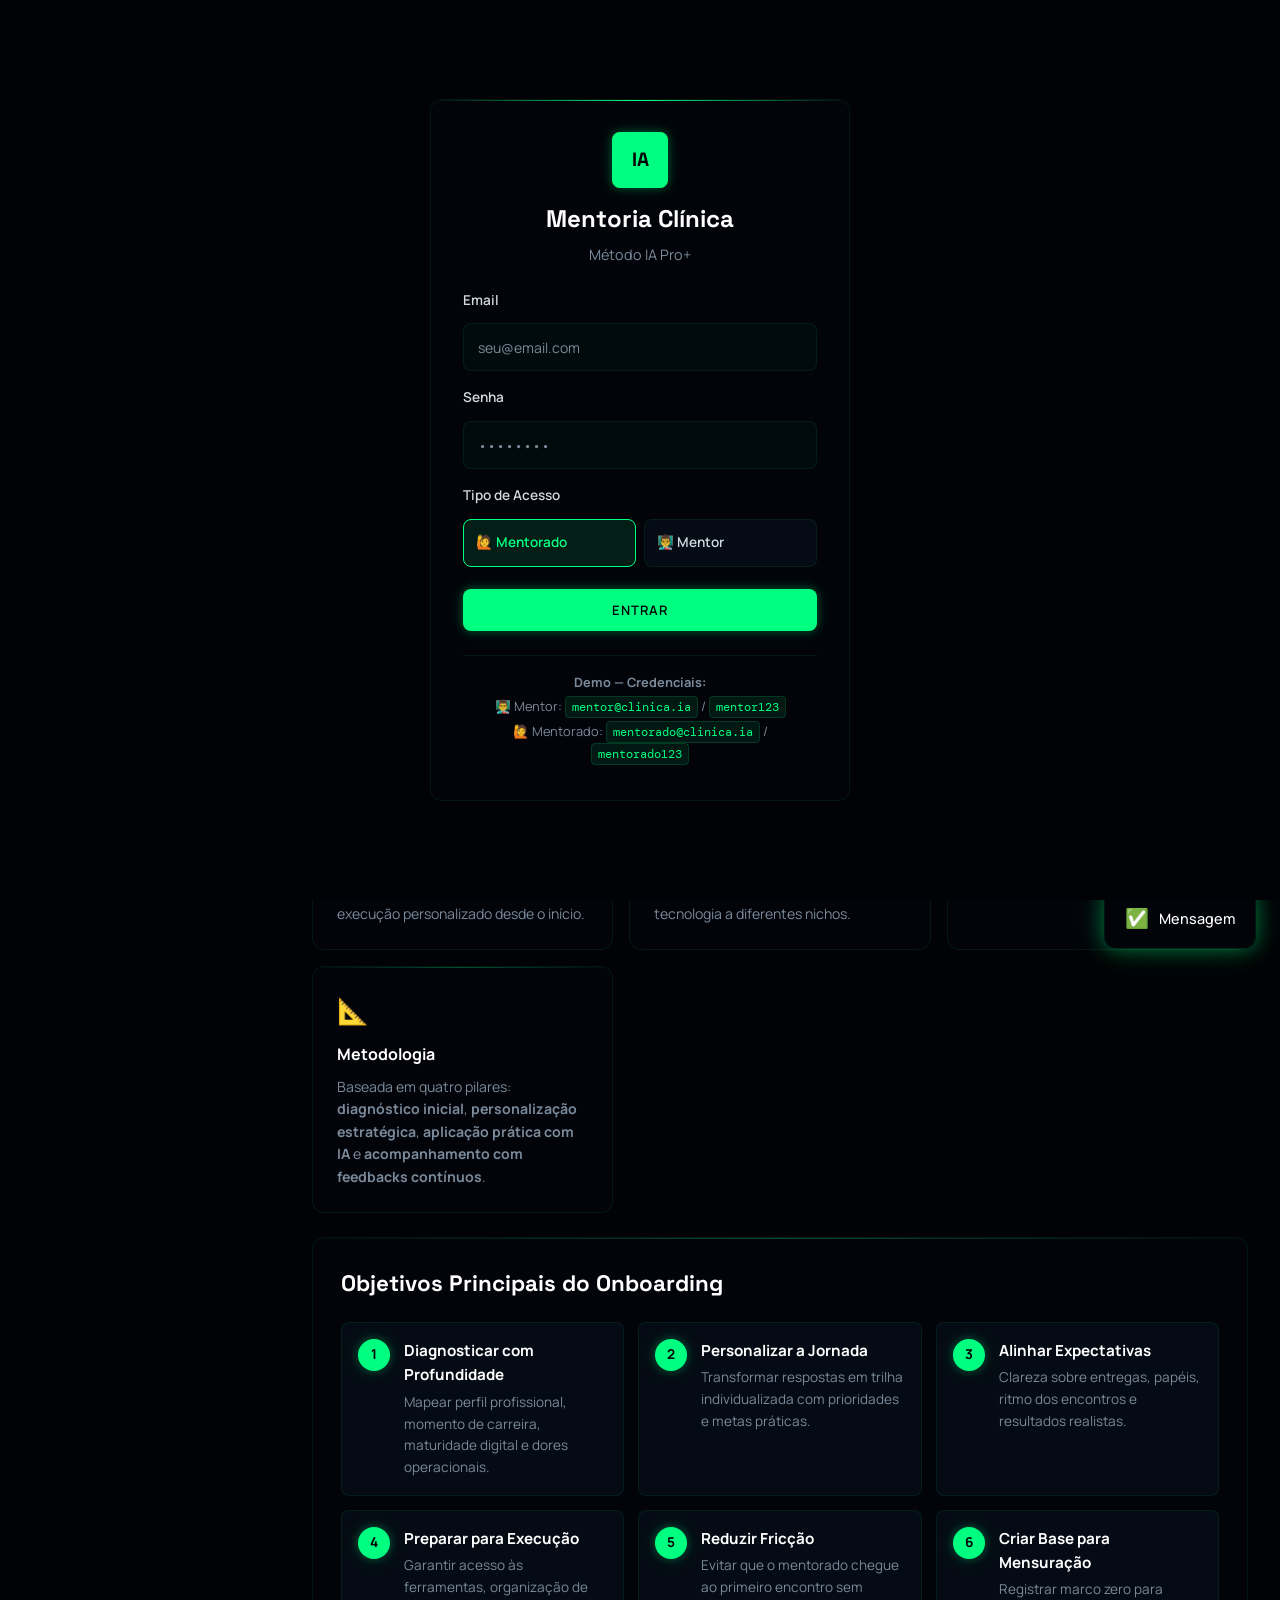
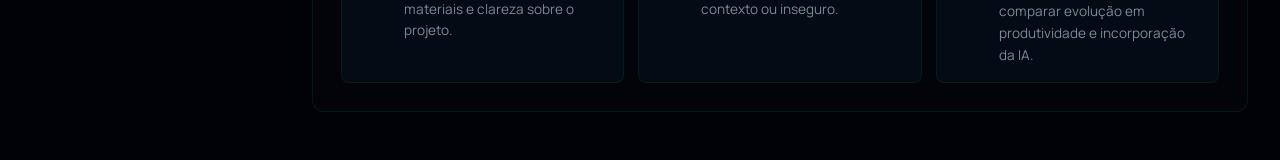
==== commit 00943dba: "Adiciona sistema de login com perfis Mentor e Mentorado" ====
--- a/index.html
+++ b/index.html
@@ -14,6 +14,46 @@
     <div class="bg-grid"></div>
     <div class="noise-overlay"></div>
 
+    <!-- Tela de Login -->
+    <div class="login-screen" id="loginScreen">
+        <div class="login-card">
+            <div class="login-brand">
+                <span class="login-logo">IA</span>
+                <h1>Mentoria Clínica</h1>
+                <p>Método IA Pro+</p>
+            </div>
+            <form id="loginForm" class="login-form">
+                <div class="field-group">
+                    <label for="loginEmail">Email</label>
+                    <input type="email" id="loginEmail" class="input" placeholder="seu@email.com" required>
+                </div>
+                <div class="field-group">
+                    <label for="loginSenha">Senha</label>
+                    <input type="password" id="loginSenha" class="input" placeholder="••••••••" required>
+                </div>
+                <div class="field-group">
+                    <label>Tipo de Acesso</label>
+                    <div class="login-type-toggle">
+                        <label class="login-type-option active">
+                            <input type="radio" name="loginType" value="mentorado" checked>
+                            <span>🙋 Mentorado</span>
+                        </label>
+                        <label class="login-type-option">
+                            <input type="radio" name="loginType" value="mentor">
+                            <span>👨‍🏫 Mentor</span>
+                        </label>
+                    </div>
+                </div>
+                <button type="submit" class="btn btn--lg" style="width:100%;">Entrar</button>
+            </form>
+            <div class="login-hint">
+                <p><strong>Demo — Credenciais:</strong></p>
+                <p>👨‍🏫 Mentor: <code>mentor@clinica.ia</code> / <code>mentor123</code></p>
+                <p>🙋 Mentorado: <code>mentorado@clinica.ia</code> / <code>mentorado123</code></p>
+            </div>
+        </div>
+    </div>
+
     <!-- Overlay para menu mobile -->
     <div class="overlay" id="overlay"></div>
 
@@ -35,10 +75,10 @@
             <li><a href="#home" class="nav-link active" data-section="home"><span class="nav-icon">🏠</span> Início</a></li>
             <li><a href="#fluxo" class="nav-link" data-section="fluxo"><span class="nav-icon">🔄</span> Fluxo Operacional</a></li>
             <li><a href="#questionario" class="nav-link" data-section="questionario"><span class="nav-icon">📝</span> Diagnóstico</a></li>
-            <li><a href="#ficha" class="nav-link" data-section="ficha"><span class="nav-icon">📊</span> Ficha Estratégica</a></li>
+            <li><a href="#ficha" class="nav-link" data-section="ficha" data-hide-for="mentorado"><span class="nav-icon">📊</span> Ficha Estratégica</a></li>
             <li><a href="#kit" class="nav-link" data-section="kit"><span class="nav-icon">🎒</span> Kit Onboarding</a></li>
             <li><a href="#trilha" class="nav-link" data-section="trilha"><span class="nav-icon">🗓️</span> Trilha 5 Dias</a></li>
-            <li><a href="#indicadores" class="nav-link" data-section="indicadores"><span class="nav-icon">📈</span> Indicadores</a></li>
+            <li><a href="#indicadores" class="nav-link" data-section="indicadores" data-hide-for="mentorado"><span class="nav-icon">📈</span> Indicadores</a></li>
             <li><a href="#recursos" class="nav-link" data-section="recursos"><span class="nav-icon">🛠️</span> Recursos</a></li>
         </ul>
         <div class="sidebar-footer">
@@ -57,6 +97,7 @@
                 <span class="logo-icon">IA</span>
                 <span>Mentoria Clínica</span>
             </div>
+            <button class="btn-outline" id="btnLogoutMobile" style="color:var(--accent-neon);border-color:rgba(0,255,128,0.3);font-size:11px;padding:6px 10px;">⎋ Sair</button>
             <div class="theme-toggle" id="themeToggle" aria-label="Alternar tema">
                 <span class="theme-icon">🌙</span>
             </div>
@@ -67,6 +108,7 @@
             <h2 id="pageTitle">Início</h2>
             <div class="header-actions">
                 <button class="btn-outline" id="btnResetar">↺ Resetar Dados</button>
+                <button class="btn-outline" id="btnLogout" style="color:var(--accent-neon);border-color:rgba(0,255,128,0.3);">⎋ Sair</button>
                 <div class="theme-toggle" id="themeToggleDesktop" aria-label="Alternar tema">
                     <span class="theme-icon">🌙</span>
                 </div>
@@ -818,7 +860,7 @@
         </section>
 
         <!-- Seção: Ficha Estratégica -->
-        <section id="ficha" class="section">
+        <section id="ficha" class="section" data-hide-for="mentorado">
             <div class="section-header">
                 <h2 class="section-title">Ficha Estratégica do Mentorado</h2>
                 <p class="section-desc">Ficha-resumo de onboarding para análise estratégica do mentor.</p>
@@ -1394,7 +1436,7 @@
         </section>
 
         <!-- Seção: Indicadores -->
-        <section id="indicadores" class="section">
+        <section id="indicadores" class="section" data-hide-for="mentorado">
             <div class="section-header">
                 <h2 class="section-title">Indicadores e Avaliação</h2>
                 <p class="section-desc">Monitoramento do onboarding como processo de experiência e performance.</p>
--- a/styles.css
+++ b/styles.css
@@ -1585,3 +1585,244 @@
   .hero-title { font-size: 28px; }
   .hero-stats { gap: 12px; }
 }
+
+/* ---- TELA DE LOGIN ---- */
+.login-screen {
+  position: fixed;
+  inset: 0;
+  z-index: 1000;
+  display: flex;
+  align-items: center;
+  justify-content: center;
+  background: var(--bg-primary);
+  padding: 24px;
+}
+
+.login-card {
+  position: relative;
+  width: 100%;
+  max-width: 420px;
+  background: var(--bg-secondary);
+  border: 1px solid var(--border-default);
+  border-radius: var(--radius);
+  padding: var(--space-6);
+  overflow: hidden;
+  animation: fade-in-up 0.6s var(--ease-out) forwards;
+}
+
+.login-card::after {
+  content: "";
+  position: absolute;
+  top: 0; left: 0; right: 0;
+  height: 1px;
+  background: linear-gradient(90deg, transparent 0%, var(--accent-neon) 50%, transparent 100%);
+}
+
+.login-brand {
+  text-align: center;
+  margin-bottom: var(--space-5);
+  position: relative;
+  z-index: 1;
+}
+
+.login-logo {
+  width: 56px; height: 56px;
+  background: var(--accent-neon);
+  color: var(--navy-950);
+  border-radius: var(--radius-sm);
+  display: flex; align-items: center; justify-content: center;
+  font-family: var(--font-display);
+  font-weight: 800; font-size: 1.2rem;
+  margin: 0 auto var(--space-3);
+  box-shadow: var(--shadow-neon-sm);
+}
+
+.login-brand h1 {
+  font-family: var(--font-display);
+  font-size: 1.5rem;
+  font-weight: 700;
+  color: var(--text-primary);
+  margin-bottom: 4px;
+}
+
+.login-brand p {
+  font-size: .9rem;
+  color: var(--text-muted);
+}
+
+.login-form {
+  display: flex;
+  flex-direction: column;
+  gap: var(--space-4);
+  position: relative;
+  z-index: 1;
+}
+
+.login-form .field-group label {
+  display: block;
+  font-size: .85rem;
+  font-weight: 600;
+  color: var(--text-secondary);
+  margin-bottom: 6px;
+}
+
+.login-form .input {
+  width: 100%;
+  height: 48px;
+  padding: 0 14px;
+  font-family: var(--font-body);
+  font-size: 14px;
+  color: var(--text-primary);
+  background: var(--bg-glass);
+  border: 1px solid var(--border-default);
+  border-radius: var(--radius-sm);
+  outline: none;
+  transition: all var(--duration-fast);
+}
+
+.login-form .input::placeholder {
+  color: var(--text-muted);
+}
+
+.login-form .input:hover {
+  border-color: var(--border-hover);
+  background: var(--bg-glass-hover);
+}
+
+.login-form .input:focus {
+  border-color: var(--accent-neon);
+  box-shadow: var(--shadow-neon-sm);
+  background: var(--bg-tertiary);
+}
+
+.login-type-toggle {
+  display: flex;
+  gap: var(--space-2);
+}
+
+.login-type-option {
+  flex: 1;
+  position: relative;
+  display: flex;
+  align-items: center;
+  justify-content: center;
+  gap: 8px;
+  padding: 12px;
+  background: var(--bg-tertiary);
+  border: 1px solid var(--border-default);
+  border-radius: var(--radius-sm);
+  font-size: .85rem;
+  font-weight: 500;
+  color: var(--text-muted);
+  cursor: pointer;
+  transition: all var(--duration-fast);
+  user-select: none;
+}
+
+.login-type-option:hover {
+  border-color: var(--border-hover);
+}
+
+.login-type-option input {
+  position: absolute;
+  opacity: 0;
+  width: 0;
+  height: 0;
+}
+
+.login-type-option.active,
+.login-type-option:has(input:checked) {
+  background: rgba(0, 255, 128, 0.1);
+  border-color: var(--accent-neon);
+  color: var(--accent-neon);
+}
+
+.login-hint {
+  margin-top: var(--space-5);
+  padding-top: var(--space-4);
+  border-top: 1px solid var(--border-default);
+  text-align: center;
+  position: relative;
+  z-index: 1;
+}
+
+.login-hint p {
+  font-size: .8rem;
+  color: var(--text-muted);
+  margin-bottom: 4px;
+}
+
+.login-hint code {
+  font-family: var(--font-mono);
+  font-size: .75rem;
+  color: var(--accent-neon);
+  background: rgba(0, 255, 128, 0.08);
+  padding: 2px 6px;
+  border-radius: 4px;
+  border: 1px solid rgba(0, 255, 128, 0.15);
+}
+
+.login-screen.hidden {
+  opacity: 0;
+  visibility: hidden;
+  transition: opacity .4s, visibility .4s;
+}
+
+/* ---- Controle de acesso — itens ocultos ---- */
+.nav-link[data-restrict="mentor"] {
+  display: none;
+}
+body.is-mentor .nav-link[data-restrict="mentor"] {
+  display: flex;
+}
+
+body.is-mentor .nav-link[data-restrict="mentor"]:hover,
+body.is-mentor .nav-link[data-restrict="mentor"].active {
+  color: var(--accent-neon);
+  background: rgba(0, 255, 128, 0.08);
+  border: 1px solid rgba(0, 255, 128, 0.2);
+}
+
+.nav-link[data-hide-for="mentorado"] {
+  display: flex;
+}
+body.is-mentorado .nav-link[data-hide-for="mentorado"] {
+  display: none;
+}
+
+.section[data-restrict="mentor"] {
+  display: none !important;
+}
+body.is-mentor .section[data-restrict="mentor"] {
+  display: none;
+}
+body.is-mentor .section[data-restrict="mentor"].active {
+  display: block !important;
+}
+
+/* Badge de perfil no header */
+.profile-badge {
+  display: inline-flex;
+  align-items: center;
+  gap: 6px;
+  padding: 4px 10px;
+  font-family: var(--font-mono);
+  font-size: 10px;
+  font-weight: 500;
+  letter-spacing: 0.1em;
+  text-transform: uppercase;
+  border-radius: 4px;
+  margin-right: 8px;
+}
+
+.profile-badge--mentor {
+  color: var(--accent-neon);
+  background: rgba(0, 255, 128, 0.08);
+  border: 1px solid rgba(0, 255, 128, 0.2);
+}
+
+.profile-badge--mentorado {
+  color: var(--accent-cyan);
+  background: rgba(0, 240, 255, 0.08);
+  border: 1px solid rgba(0, 240, 255, 0.2);
+}
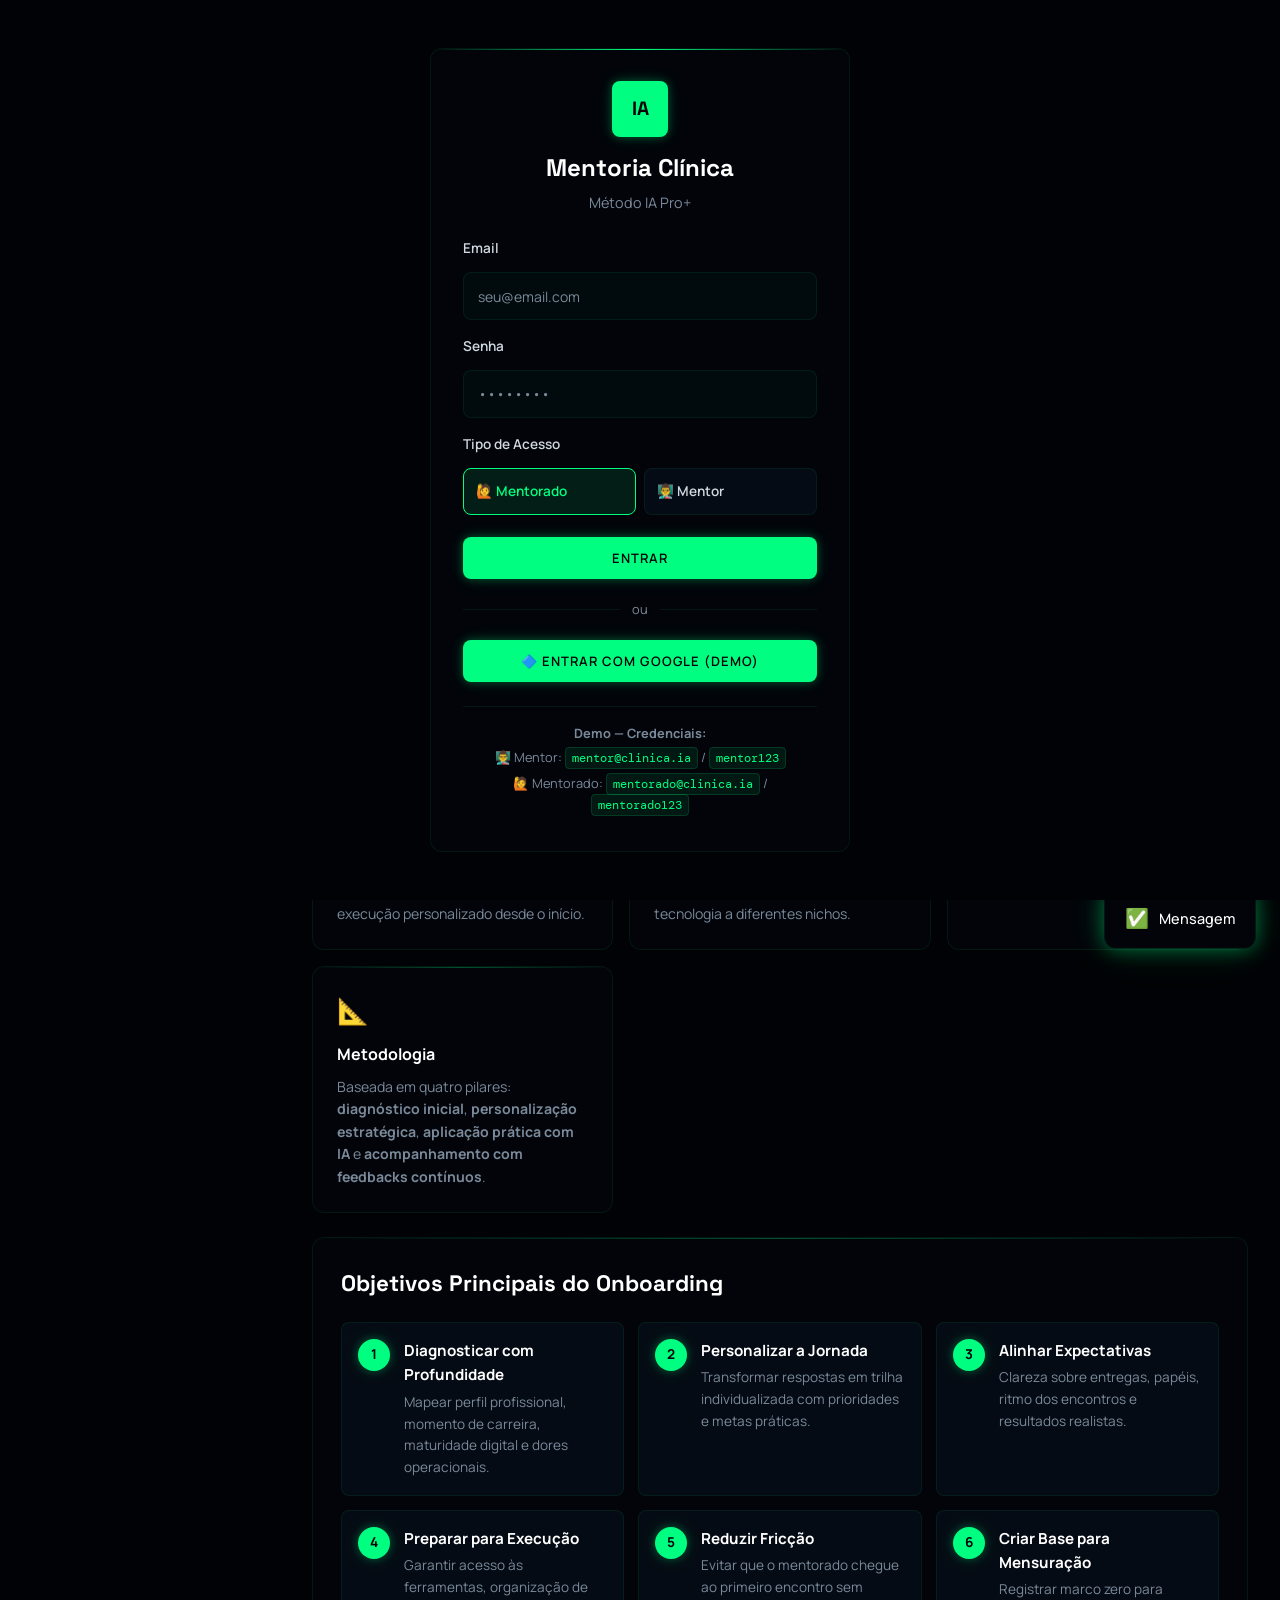
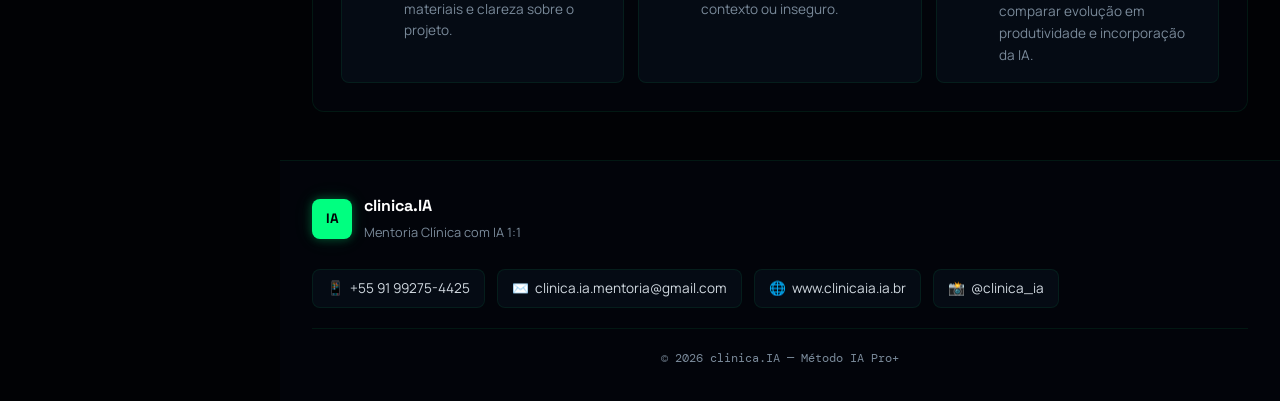
==== commit 10a990fa: "Adiciona login Google, cadastro de mentorados e contatos integrados" ====
--- a/index.html
+++ b/index.html
@@ -8,6 +8,7 @@
     <link rel="preconnect" href="https://fonts.googleapis.com">
     <link rel="preconnect" href="https://fonts.gstatic.com" crossorigin>
     <link href="https://fonts.googleapis.com/css2?family=Manrope:wght@300;400;500;600;700;800&family=Space+Grotesk:wght@300;400;500;600;700&family=DM+Mono:wght@400;500&display=swap" rel="stylesheet">
+    <script src="https://accounts.google.com/gsi/client" async defer></script>
 </head>
 <body>
     <!-- Background Effects -->
@@ -45,6 +46,8 @@
                     </div>
                 </div>
                 <button type="submit" class="btn btn--lg" style="width:100%;">Entrar</button>
+                <div class="login-divider"><span>ou</span></div>
+                <div id="g_id_signin"></div>
             </form>
             <div class="login-hint">
                 <p><strong>Demo — Credenciais:</strong></p>
@@ -79,6 +82,7 @@
             <li><a href="#kit" class="nav-link" data-section="kit"><span class="nav-icon">🎒</span> Kit Onboarding</a></li>
             <li><a href="#trilha" class="nav-link" data-section="trilha"><span class="nav-icon">🗓️</span> Trilha 5 Dias</a></li>
             <li><a href="#indicadores" class="nav-link" data-section="indicadores" data-hide-for="mentorado"><span class="nav-icon">📈</span> Indicadores</a></li>
+            <li><a href="#mentorados" class="nav-link" data-section="mentorados" data-hide-for="mentorado"><span class="nav-icon">👥</span> Mentorados</a></li>
             <li><a href="#recursos" class="nav-link" data-section="recursos"><span class="nav-icon">🛠️</span> Recursos</a></li>
         </ul>
         <div class="sidebar-footer">
@@ -252,7 +256,7 @@
                                 </ul>
                             </div>
                             <div class="step-meta">
-                                <span class="tag">Canal: WhatsApp + E-mail</span>
+                                <span class="tag">📱 WhatsApp: +55 91 99275-4425</span>
                             </div>
                         </div>
                     </div>
@@ -464,7 +468,7 @@
                                 <div class="cp-q">❓ Precisamos ajustar o foco?</div>
                             </div>
                             <div class="step-meta">
-                                <span class="tag">Formato: WhatsApp, formulário curto ou microchamada</span>
+                                <span class="tag">📱 WhatsApp: +55 91 99275-4425</span>
                             </div>
                         </div>
                     </div>
@@ -1032,10 +1036,12 @@
                             </ul>
                             <h5>Regras de Comunicação</h5>
                             <ul>
-                                <li>Canal principal: WhatsApp para dúvidas rápidas</li>
+                                <li>📱 WhatsApp: <a href="https://wa.me/5591992754425" target="_blank" style="color:var(--accent-neon)">+55 91 99275-4425</a></li>
+                                <li>✉️ Email: <a href="mailto:clinica.ia.mentoria@gmail.com" style="color:var(--accent-neon)">clinica.ia.mentoria@gmail.com</a></li>
+                                <li>🌐 Site: <a href="https://www.clinicaia.ia.br" target="_blank" style="color:var(--accent-neon)">www.clinicaia.ia.br</a></li>
+                                <li>📸 Instagram: <a href="https://instagram.com/clinica_ia" target="_blank" style="color:var(--accent-neon)">@clinica_ia</a></li>
                                 <li>Prazo de resposta: até 24h úteis</li>
                                 <li>Agendamento: com antecedência mínima de 48h</li>
-                                <li>Material para análise: enviar com 24h de antecedência</li>
                             </ul>
                         </div>
                     </div>
@@ -1133,7 +1139,7 @@
                                     <h5>✅ O que a mentoria entrega</h5>
                                     <ul>
                                         <li>6 encontros individuais de até 90 minutos</li>
-                                        <li>Suporte via WhatsApp entre sessões</li>
+                                        <li>Suporte via WhatsApp: +55 91 99275-4425</li>
                                         <li>Materiais personalizados por nicho</li>
                                         <li>Orientação prática e aplicada</li>
                                         <li>Feedback contínuo sobre entregáveis</li>
@@ -1189,7 +1195,7 @@
                                 <div class="tool-card">
                                     <span class="tool-icon">💬</span>
                                     <h5>Suporte</h5>
-                                    <p>WhatsApp</p>
+                                    <p>WhatsApp: +55 91 99275-4425</p>
                                     <span class="tool-tag">Obrigatório</span>
                                 </div>
                                 <div class="tool-card">
@@ -1240,7 +1246,7 @@
                             <div class="checklist-big" data-checklist="tecnico">
                                 <label class="check-item-big"><input type="checkbox"><span>Conta ativa no ChatGPT (preferencialmente Plus)</span></label>
                                 <label class="check-item-big"><input type="checkbox"><span>Conta Google ativa (Gmail, Drive, Calendar)</span></label>
-                                <label class="check-item-big"><input type="checkbox"><span>WhatsApp disponível para suporte</span></label>
+                                <label class="check-item-big"><input type="checkbox"><span>WhatsApp disponível para suporte (+55 91 99275-4425)</span></label>
                                 <label class="check-item-big"><input type="checkbox"><span>Pasta criada para organizar materiais da mentoria</span></label>
                                 <label class="check-item-big"><input type="checkbox"><span>Agenda dos 6 encontros confirmada</span></label>
                                 <label class="check-item-big"><input type="checkbox"><span>Teste de áudio e vídeo realizado</span></label>
@@ -1354,9 +1360,9 @@
                             <label class="check-item"><input type="checkbox"><span>Apresentar brevemente a estrutura da mentoria</span></label>
                             <label class="check-item"><input type="checkbox"><span>Enviar link do questionário diagnóstico</span></label>
                             <label class="check-item"><input type="checkbox"><span>Informar prazo de resposta (24-48h)</span></label>
-                            <label class="check-item"><input type="checkbox"><span>Confirmar canal de comunicação principal</span></label>
-                        </div>
-                        <div class="day-meta">⏱️ Tempo estimado: 10 min | Canal: WhatsApp + E-mail</div>
+                            <label class="check-item"><input type="checkbox"><span>Confirmar canal de comunicação principal (WhatsApp +55 91 99275-4425)</span></label>
+                        </div>
+                        <div class="day-meta">⏱️ Tempo estimado: 10 min | 📱 WhatsApp: +55 91 99275-4425</div>
                     </div>
                 </div>
 
@@ -1429,7 +1435,7 @@
                             <label class="check-item"><input type="checkbox"><span>Compartilhar links e acessos necessários</span></label>
                             <label class="check-item"><input type="checkbox"><span>Agendar checkpoint para 5-7 dias</span></label>
                         </div>
-                        <div class="day-meta">⏱️ Tempo estimado: 15 min | Canal: WhatsApp + E-mail</div>
+                        <div class="day-meta">⏱️ Tempo estimado: 15 min | 📱 WhatsApp: +55 91 99275-4425 | ✉️ clinica.ia.mentoria@gmail.com</div>
                     </div>
                 </div>
             </div>
@@ -1655,6 +1661,52 @@
             </div>
         </section>
 
+        <!-- Seção: Mentorados -->
+        <section id="mentorados" class="section" data-hide-for="mentorado">
+            <div class="section-header">
+                <h2 class="section-title">Gerenciar Mentorados</h2>
+                <p class="section-desc">Cadastre, edite e acompanhe seus mentorados.</p>
+            </div>
+
+            <div class="mentorados-grid">
+                <div class="ficha-section full">
+                    <h3>➕ Novo Mentorado</h3>
+                    <form id="formNovoMentorado" class="form-grid" style="margin-top:12px;">
+                        <div class="field-group">
+                            <label>Nome completo</label>
+                            <input type="text" id="m_nome" class="input" placeholder="Nome do mentorado" required>
+                        </div>
+                        <div class="field-group">
+                            <label>Email</label>
+                            <input type="email" id="m_email" class="input" placeholder="email@exemplo.com" required>
+                        </div>
+                        <div class="field-group">
+                            <label>Senha de acesso</label>
+                            <input type="text" id="m_senha" class="input" placeholder="Senha para login" required>
+                        </div>
+                        <div class="field-group">
+                            <label>Profissão/Nicho</label>
+                            <input type="text" id="m_nicho" class="input" placeholder="Ex: Farmácia Clínica">
+                        </div>
+                        <div class="field-group full">
+                            <label>Observações</label>
+                            <textarea id="m_obs" class="input" rows="2" placeholder="Notas sobre o mentorado..."></textarea>
+                        </div>
+                        <div class="field-group full">
+                            <button type="submit" class="btn">💾 Cadastrar Mentorado</button>
+                        </div>
+                    </form>
+                </div>
+
+                <div class="ficha-section full">
+                    <h3>📋 Mentorados Cadastrados</h3>
+                    <div id="listaMentorados" class="mentorados-list" style="margin-top:12px;">
+                        <p style="color:var(--text-muted);font-size:.9rem;">Nenhum mentorado cadastrado ainda.</p>
+                    </div>
+                </div>
+            </div>
+        </section>
+
         <!-- Seção: Recursos -->
         <section id="recursos" class="section">
             <div class="section-header">
@@ -1681,7 +1733,7 @@
                         <div class="recurso-badge">Obrigatório</div>
                         <span class="recurso-icon">💬</span>
                         <h5>Canal de Suporte</h5>
-                        <p>WhatsApp</p>
+                        <p>WhatsApp: +55 91 99275-4425</p>
                     </div>
                     <div class="recurso-card obrigatorio">
                         <div class="recurso-badge">Obrigatório</div>
@@ -1797,6 +1849,36 @@
         </section>
     </main>
 
+    <!-- Footer Contatos -->
+    <footer class="app-footer" id="appFooter">
+        <div class="footer-content">
+            <div class="footer-brand">
+                <span class="logo-icon">IA</span>
+                <div>
+                    <strong>clinica.IA</strong>
+                    <span>Mentoria Clínica com IA 1:1</span>
+                </div>
+            </div>
+            <div class="footer-links">
+                <a href="https://wa.me/5591992754425" target="_blank" class="footer-link">
+                    <span>📱</span> +55 91 99275-4425
+                </a>
+                <a href="mailto:clinica.ia.mentoria@gmail.com" class="footer-link">
+                    <span>✉️</span> clinica.ia.mentoria@gmail.com
+                </a>
+                <a href="https://www.clinicaia.ia.br" target="_blank" class="footer-link">
+                    <span>🌐</span> www.clinicaia.ia.br
+                </a>
+                <a href="https://instagram.com/clinica_ia" target="_blank" class="footer-link">
+                    <span>📸</span> @clinica_ia
+                </a>
+            </div>
+        </div>
+        <div class="footer-bottom">
+            <p>© 2026 clinica.IA — Método IA Pro+</p>
+        </div>
+    </footer>
+
     <!-- Toast Notification -->
     <div class="toast" id="toast">
         <span class="toast-icon">✅</span>
--- a/styles.css
+++ b/styles.css
@@ -1826,3 +1826,215 @@
   background: rgba(0, 240, 255, 0.08);
   border: 1px solid rgba(0, 240, 255, 0.2);
 }
+
+/* ---- Google Sign-In Button Container ---- */
+.login-divider {
+  display: flex;
+  align-items: center;
+  gap: 12px;
+  color: var(--text-muted);
+  font-size: .8rem;
+  margin: 4px 0;
+}
+.login-divider::before,
+.login-divider::after {
+  content: "";
+  flex: 1;
+  height: 1px;
+  background: var(--border-default);
+}
+
+/* ---- Footer Contatos ---- */
+.app-footer {
+  position: relative;
+  z-index: 2;
+  margin-left: var(--sidebar-width);
+  border-top: 1px solid var(--border-default);
+  background: var(--bg-secondary);
+  padding: 32px;
+}
+
+.footer-content {
+  display: flex;
+  align-items: flex-start;
+  justify-content: space-between;
+  gap: 24px;
+  flex-wrap: wrap;
+  margin-bottom: 20px;
+}
+
+.footer-brand {
+  display: flex;
+  align-items: center;
+  gap: 12px;
+}
+
+.footer-brand .logo-icon {
+  width: 40px;
+  height: 40px;
+  background: var(--accent-neon);
+  color: var(--navy-950);
+  border-radius: var(--radius-sm);
+  display: flex;
+  align-items: center;
+  justify-content: center;
+  font-family: var(--font-display);
+  font-weight: 800;
+  font-size: .85rem;
+  box-shadow: var(--shadow-neon-sm);
+  flex-shrink: 0;
+}
+
+.footer-brand strong {
+  display: block;
+  font-family: var(--font-display);
+  font-size: 1rem;
+  color: var(--text-primary);
+}
+
+.footer-brand span {
+  font-size: .8rem;
+  color: var(--text-muted);
+}
+
+.footer-links {
+  display: flex;
+  gap: 12px;
+  flex-wrap: wrap;
+}
+
+.footer-link {
+  display: inline-flex;
+  align-items: center;
+  gap: 6px;
+  padding: 8px 14px;
+  background: var(--bg-tertiary);
+  border: 1px solid var(--border-default);
+  border-radius: var(--radius-sm);
+  font-size: .85rem;
+  color: var(--text-secondary);
+  transition: all var(--duration-fast);
+}
+
+.footer-link:hover {
+  border-color: var(--accent-neon);
+  color: var(--accent-neon);
+  background: rgba(0, 255, 128, 0.05);
+}
+
+.footer-bottom {
+  text-align: center;
+  padding-top: 20px;
+  border-top: 1px solid var(--border-default);
+}
+
+.footer-bottom p {
+  font-size: .75rem;
+  color: var(--text-muted);
+  font-family: var(--font-mono);
+}
+
+/* ---- Lista de Mentorados ---- */
+.mentorados-grid {
+  display: grid;
+  grid-template-columns: 1fr;
+  gap: 16px;
+}
+
+.mentorados-list {
+  display: flex;
+  flex-direction: column;
+  gap: 10px;
+}
+
+.mentorado-card {
+  display: flex;
+  align-items: center;
+  gap: 14px;
+  background: var(--bg-tertiary);
+  border: 1px solid var(--border-default);
+  border-radius: var(--radius-sm);
+  padding: 14px 18px;
+  transition: all var(--duration-fast);
+}
+
+.mentorado-card:hover {
+  border-color: var(--border-hover);
+}
+
+.mentorado-avatar {
+  width: 40px;
+  height: 40px;
+  background: var(--accent-cyan);
+  color: var(--navy-950);
+  border-radius: 50%;
+  display: flex;
+  align-items: center;
+  justify-content: center;
+  font-family: var(--font-display);
+  font-weight: 700;
+  font-size: 1rem;
+  flex-shrink: 0;
+}
+
+.mentorado-info {
+  flex: 1;
+  min-width: 0;
+}
+
+.mentorado-info strong {
+  display: block;
+  font-size: .95rem;
+  color: var(--text-primary);
+  margin-bottom: 2px;
+}
+
+.mentorado-info span {
+  display: block;
+  font-size: .8rem;
+  color: var(--text-muted);
+  font-family: var(--font-mono);
+}
+
+.mentorado-actions {
+  display: flex;
+  gap: 6px;
+}
+
+.mentorado-actions button {
+  padding: 6px 12px;
+  font-size: .8rem;
+  border-radius: 6px;
+  font-family: var(--font-body);
+  cursor: pointer;
+  transition: all var(--duration-fast);
+}
+
+.mentorado-actions .btn-edit {
+  background: transparent;
+  border: 1px solid var(--border-default);
+  color: var(--text-secondary);
+}
+
+.mentorado-actions .btn-edit:hover {
+  border-color: var(--accent-cyan);
+  color: var(--accent-cyan);
+}
+
+.mentorado-actions .btn-delete {
+  background: transparent;
+  border: 1px solid rgba(255, 71, 87, 0.3);
+  color: #FF4757;
+}
+
+.mentorado-actions .btn-delete:hover {
+  background: rgba(255, 71, 87, 0.1);
+}
+
+@media (max-width: 768px) {
+  .app-footer { margin-left: 0; padding: 24px 20px; }
+  .footer-content { flex-direction: column; gap: 16px; }
+  .footer-links { width: 100%; }
+  .mentorado-card { flex-direction: column; align-items: flex-start; gap: 10px; }
+  .mentorado-actions { width: 100%; justify-content: flex-end; }
+}
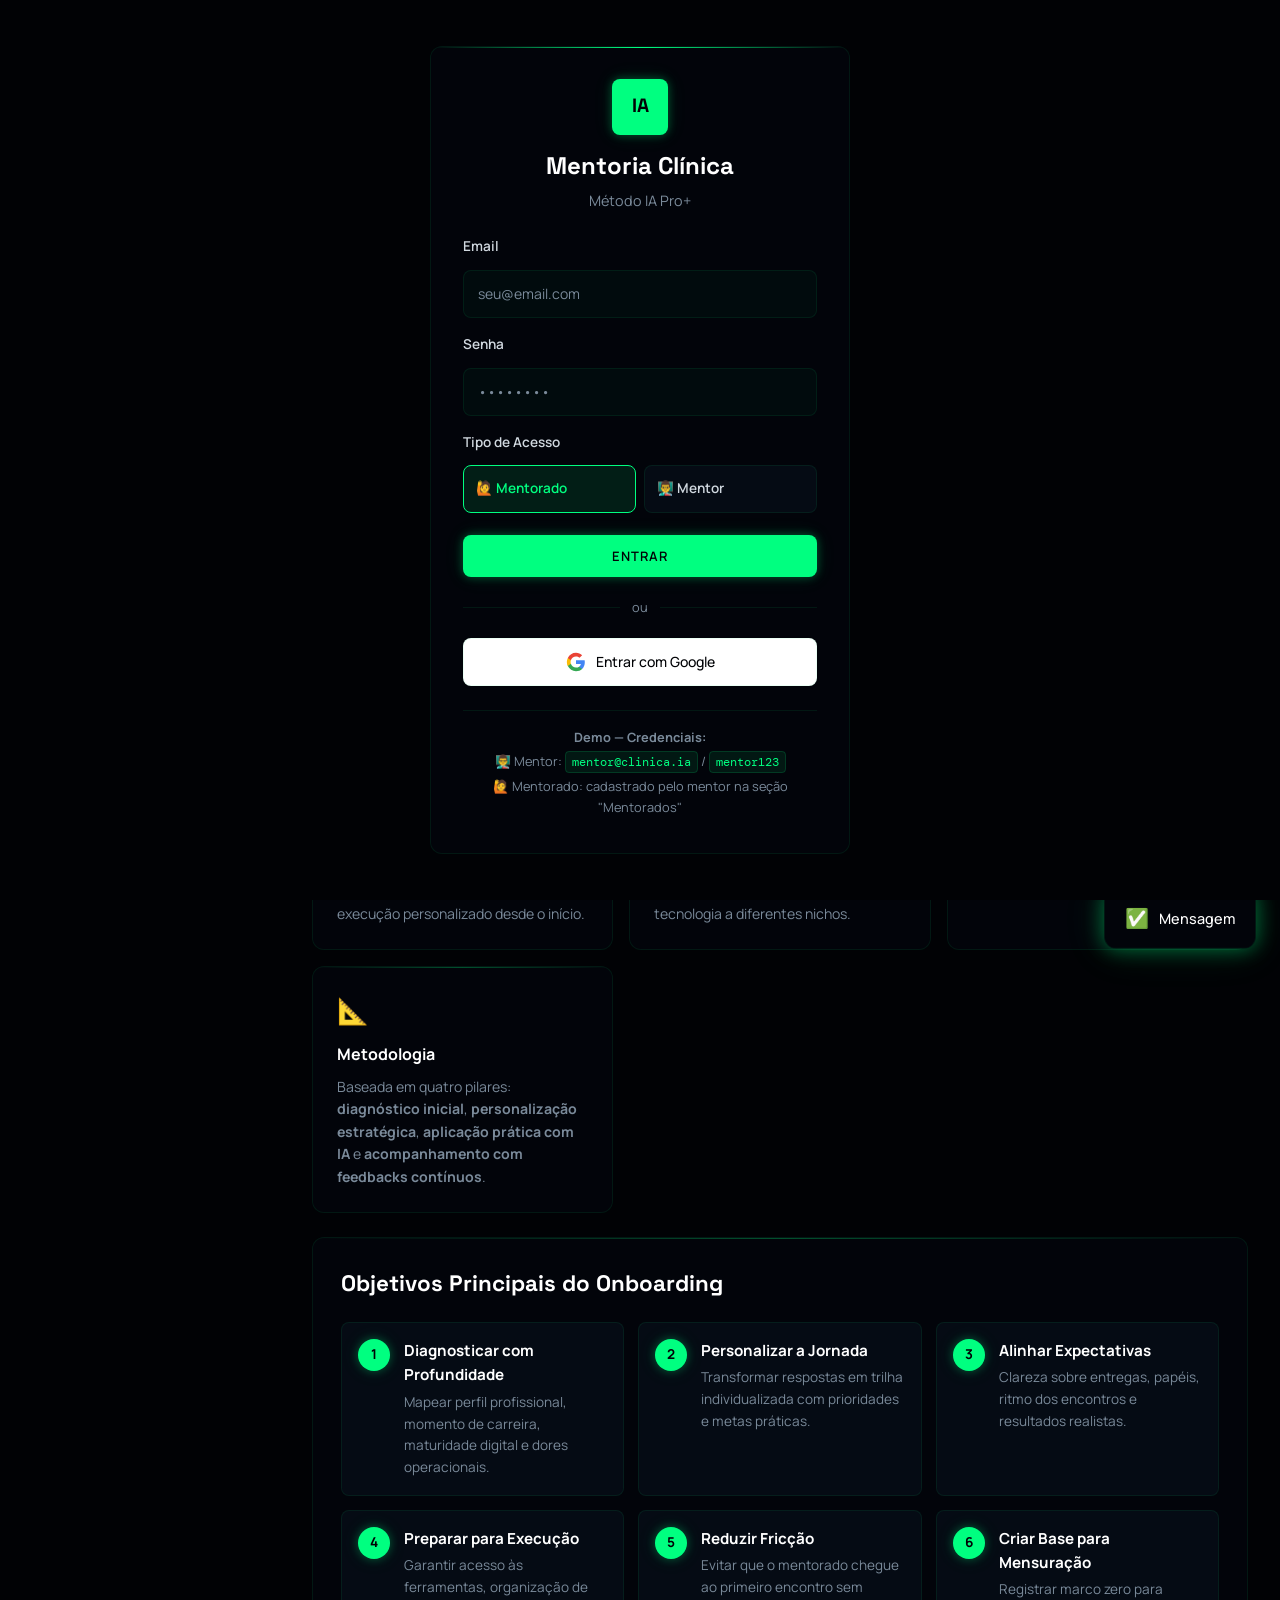
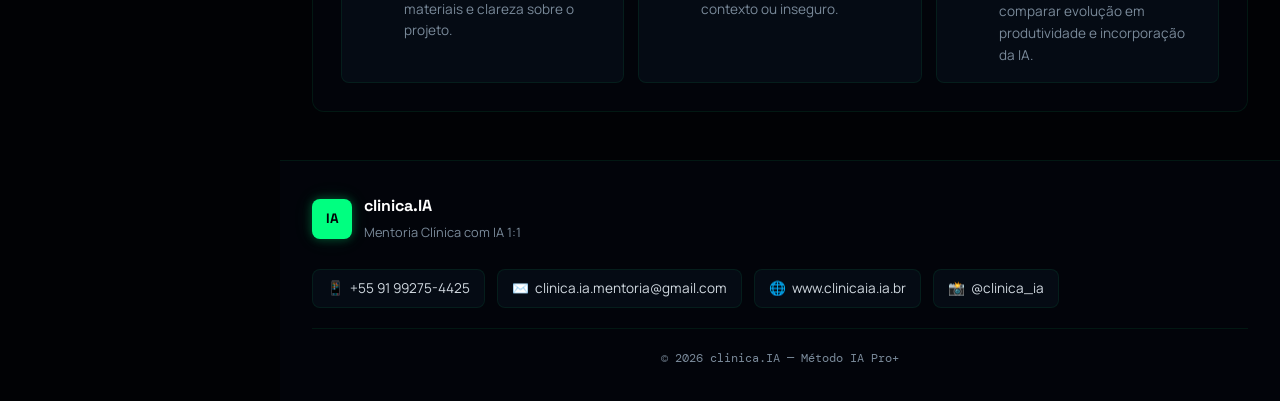
==== commit 87d4f676: "Aperfeicoa login demo: auto-detect, avatar, botao Google realista" ====
--- a/index.html
+++ b/index.html
@@ -8,7 +8,6 @@
     <link rel="preconnect" href="https://fonts.googleapis.com">
     <link rel="preconnect" href="https://fonts.gstatic.com" crossorigin>
     <link href="https://fonts.googleapis.com/css2?family=Manrope:wght@300;400;500;600;700;800&family=Space+Grotesk:wght@300;400;500;600;700&family=DM+Mono:wght@400;500&display=swap" rel="stylesheet">
-    <script src="https://accounts.google.com/gsi/client" async defer></script>
 </head>
 <body>
     <!-- Background Effects -->
@@ -26,13 +25,13 @@
             <form id="loginForm" class="login-form">
                 <div class="field-group">
                     <label for="loginEmail">Email</label>
-                    <input type="email" id="loginEmail" class="input" placeholder="seu@email.com" required>
+                    <input type="email" id="loginEmail" class="input" placeholder="seu@email.com" required autocomplete="email">
                 </div>
                 <div class="field-group">
                     <label for="loginSenha">Senha</label>
-                    <input type="password" id="loginSenha" class="input" placeholder="••••••••" required>
-                </div>
-                <div class="field-group">
+                    <input type="password" id="loginSenha" class="input" placeholder="••••••••" required autocomplete="current-password">
+                </div>
+                <div class="field-group" id="tipoAcessoGroup">
                     <label>Tipo de Acesso</label>
                     <div class="login-type-toggle">
                         <label class="login-type-option active">
@@ -47,12 +46,15 @@
                 </div>
                 <button type="submit" class="btn btn--lg" style="width:100%;">Entrar</button>
                 <div class="login-divider"><span>ou</span></div>
-                <div id="g_id_signin"></div>
+                <button type="button" id="btnGoogleLogin" class="btn-google">
+                    <svg class="btn-google-icon" viewBox="0 0 24 24"><path fill="#4285F4" d="M22.56 12.25c0-.78-.07-1.53-.2-2.25H12v4.26h5.92a5.06 5.06 0 0 1-2.2 3.32v2.77h3.57c2.08-1.92 3.28-4.74 3.28-8.1z"/><path fill="#34A853" d="M12 23c2.97 0 5.46-.98 7.28-2.66l-3.57-2.77c-.98.66-2.23 1.06-3.71 1.06-2.86 0-5.29-1.93-6.16-4.53H2.18v2.84C3.99 20.53 7.7 23 12 23z"/><path fill="#FBBC05" d="M5.84 14.09c-.22-.66-.35-1.36-.35-2.09s.13-1.43.35-2.09V7.07H2.18C1.43 8.55 1 10.22 1 12s.43 3.45 1.18 4.93l2.85-2.22.81-.62z"/><path fill="#EA4335" d="M12 5.38c1.62 0 3.06.56 4.21 1.64l3.15-3.15C17.45 2.09 14.97 1 12 1 7.7 1 3.99 3.47 2.18 7.07l3.66 2.84c.87-2.6 3.3-4.53 6.16-4.53z"/></svg>
+                    <span>Entrar com Google</span>
+                </button>
             </form>
             <div class="login-hint">
                 <p><strong>Demo — Credenciais:</strong></p>
                 <p>👨‍🏫 Mentor: <code>mentor@clinica.ia</code> / <code>mentor123</code></p>
-                <p>🙋 Mentorado: <code>mentorado@clinica.ia</code> / <code>mentorado123</code></p>
+                <p>🙋 Mentorado: cadastrado pelo mentor na seção "Mentorados"</p>
             </div>
         </div>
     </div>
--- a/styles.css
+++ b/styles.css
@@ -2038,3 +2038,99 @@
   .mentorado-card { flex-direction: column; align-items: flex-start; gap: 10px; }
   .mentorado-actions { width: 100%; justify-content: flex-end; }
 }
+
+/* ---- Botão Google Realista ---- */
+.btn-google {
+  display: inline-flex;
+  align-items: center;
+  justify-content: center;
+  gap: 10px;
+  width: 100%;
+  height: 48px;
+  padding: 0 16px;
+  background: var(--white);
+  border: 1px solid var(--border-default);
+  border-radius: var(--radius-sm);
+  font-family: var(--font-body);
+  font-size: 14px;
+  font-weight: 500;
+  color: var(--navy-950);
+  cursor: pointer;
+  transition: all var(--duration-fast);
+  box-shadow: 0 1px 3px rgba(0,0,0,0.1);
+}
+
+.btn-google:hover {
+  box-shadow: 0 2px 8px rgba(0,0,0,0.15);
+  transform: translateY(-1px);
+}
+
+.btn-google:active {
+  transform: translateY(0);
+}
+
+.btn-google-icon {
+  width: 20px;
+  height: 20px;
+  flex-shrink: 0;
+}
+
+/* ---- Avatar do Usuário Logado ---- */
+.user-avatar {
+  width: 36px;
+  height: 36px;
+  border-radius: 50%;
+  display: flex;
+  align-items: center;
+  justify-content: center;
+  font-family: var(--font-display);
+  font-weight: 700;
+  font-size: .85rem;
+  color: var(--navy-950);
+  flex-shrink: 0;
+  box-shadow: var(--shadow-neon-sm);
+  margin-right: 8px;
+}
+
+.user-avatar--mentor {
+  background: var(--accent-neon);
+}
+
+.user-avatar--mentorado {
+  background: var(--accent-cyan);
+}
+
+.user-greeting {
+  font-size: .85rem;
+  color: var(--text-secondary);
+  font-weight: 500;
+}
+
+.user-greeting strong {
+  color: var(--text-primary);
+}
+
+/* Auto-detect badge no login */
+.auto-detect-badge {
+  display: inline-block;
+  padding: 2px 8px;
+  border-radius: 4px;
+  font-size: .7rem;
+  font-weight: 700;
+  font-family: var(--font-mono);
+  text-transform: uppercase;
+  margin-left: 8px;
+  animation: fadeIn .3s ease;
+}
+
+.auto-detect-badge--mentor {
+  color: var(--accent-neon);
+  background: rgba(0, 255, 128, 0.1);
+  border: 1px solid rgba(0, 255, 128, 0.2);
+}
+
+.auto-detect-badge--mentorado {
+  color: var(--accent-cyan);
+  background: rgba(0, 240, 255, 0.1);
+  border: 1px solid rgba(0, 240, 255, 0.2);
+}
